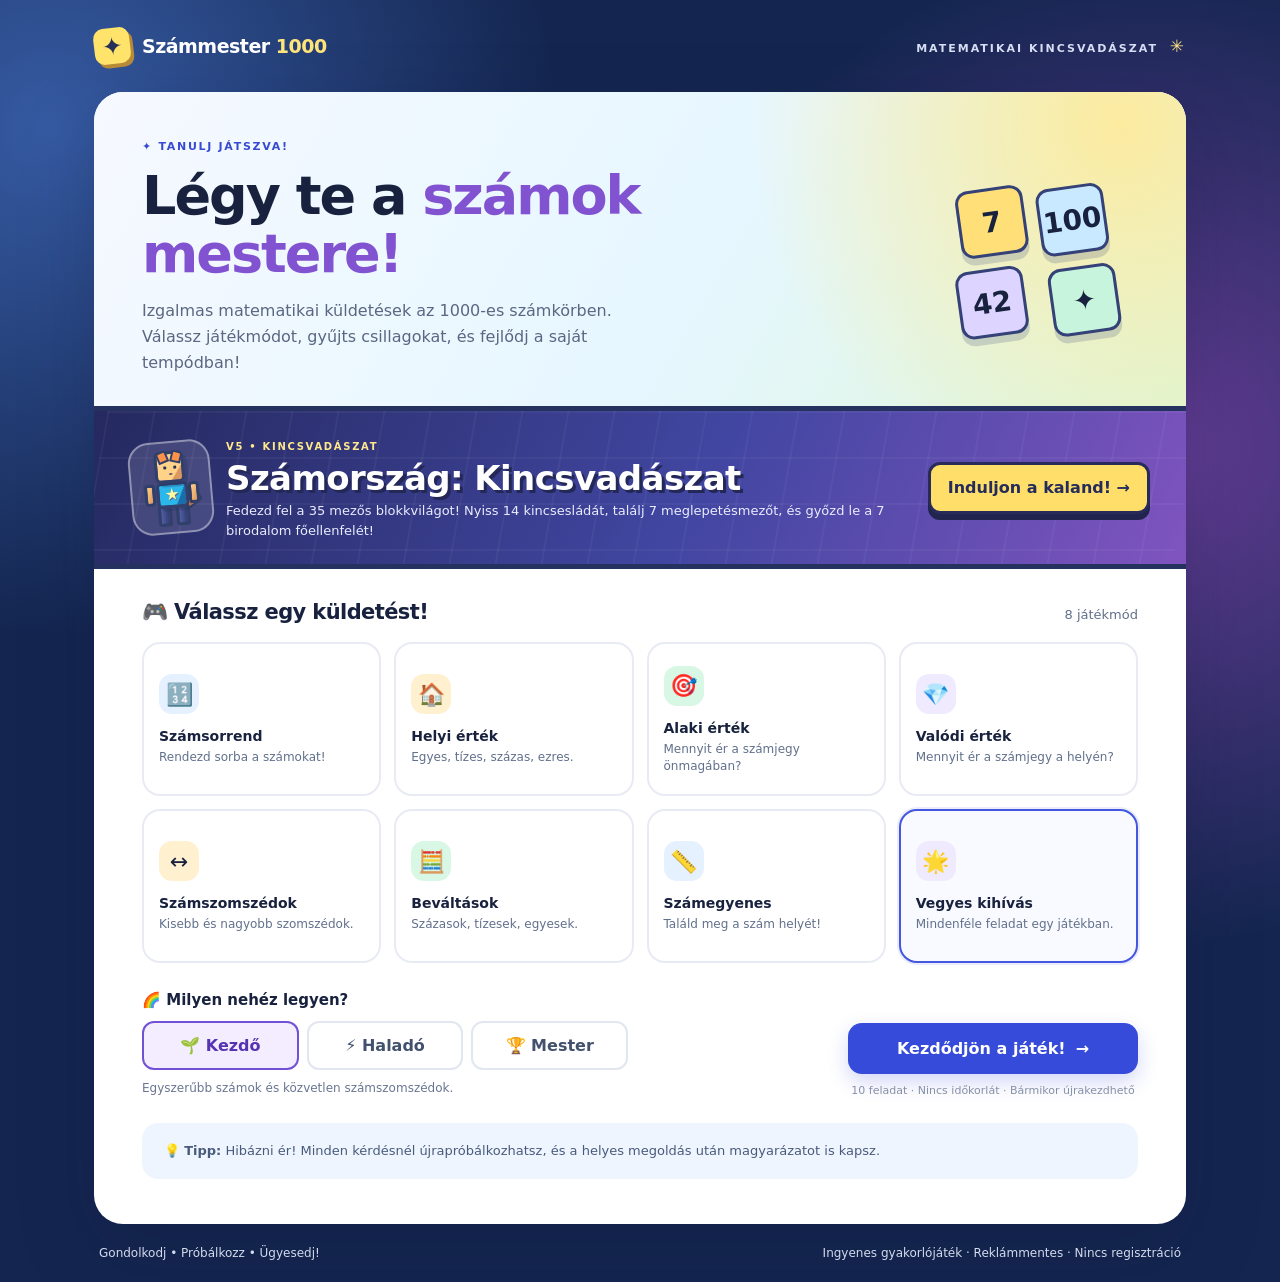
==== index.html @ 2fba6401 "V5 - Számország harc a kincsekért" ====
<!doctype html>
<html lang="hu">
<head>
  <meta charset="utf-8">
  <meta name="viewport" content="width=device-width, initial-scale=1">
  <meta name="theme-color" content="#151e37">
  <meta name="description" content="Számmester 1000 – interaktív, magyar nyelvű matematikai gyakorlójáték a 1000-es számkörben.">
  <title>Számmester 1000 – Kincsvadászat V5</title>
  <link rel="stylesheet" href="style.css?v=5">
  <script defer src="app.js?v=5"></script>
</head>
<body>
  <div class="page-shell">
    <header class="site-header">
      <a class="brand" href="#" id="brandLink" aria-label="Számmester 1000 – főmenü">
        <span class="brand-icon" aria-hidden="true">✦</span>
        <span>Számmester <strong>1000</strong></span>
      </a>
      <span class="header-label">MATEMATIKAI KINCSVADÁSZAT <span aria-hidden="true">✳</span></span>
    </header>

    <main id="app" class="main-content" aria-live="off">
      <noscript>Ehhez a játékhoz be kell kapcsolni a JavaScriptet a böngészőben.</noscript>
    </main>

    <footer class="site-footer">
      <span>Gondolkodj • Próbálkozz • Ügyesedj!</span>
      <span>Ingyenes gyakorlójáték · Reklámmentes · Nincs regisztráció</span>
    </footer>
  </div>
</body>
</html>
---- style.css ----
:root {
  color-scheme: light;
  --ink: #18223e;
  --muted: #61708c;
  --blue: #364bd9;
  --blue-dark: #2439ae;
  --mint: #d8f8e5;
  --sky: #e5f1ff;
  --lavender: #f0eaff;
  --amber: #fff1cf;
  --coral: #ffe4df;
  --line: #e6e9f1;
  --green: #116b47;
  --red: #a5324c;
  --shadow: 0 28px 78px rgba(14, 19, 53, .22);
  font-family: ui-sans-serif, system-ui, -apple-system, BlinkMacSystemFont, "Segoe UI", sans-serif;
}
* { box-sizing: border-box; }
html { min-height: 100%; }
body { margin: 0; min-height: 100vh; background: radial-gradient(circle at 90% 8%, #394d88 0, transparent 27%), radial-gradient(circle at 0% 70%, #293d72 0, transparent 29%), #151e37; color: var(--ink); }
button, input { font: inherit; }
button { cursor: pointer; }
button:focus-visible, a:focus-visible, input:focus-visible { outline: 4px solid #f5b73b; outline-offset: 3px; }
button:disabled { cursor: not-allowed; }
a { color: inherit; }
.page-shell { max-width: 1140px; margin: 0 auto; padding: 0 24px 22px; }
.site-header { display: flex; align-items: center; justify-content: space-between; gap: 12px; padding: 28px 0; color: #fff; }
.brand { display: flex; align-items: center; gap: 12px; text-decoration: none; font-size: 19px; font-weight: 800; letter-spacing: -.5px; }
.brand strong { color: #ffe37c; }
.brand-icon { display: grid; place-items: center; width: 36px; height: 36px; border-radius: 13px; background: #fce182; color: #273056; font-size: 25px; }
.header-label { font-size: 11px; font-weight: 800; letter-spacing: 2px; color: #d7def3; }
.header-label span { color: #fce182; font-size: 17px; margin-left: 6px; }
.main-content { min-height: 620px; background: #fff; border-radius: 29px; overflow: hidden; box-shadow: var(--shadow); }
.site-footer { padding: 22px 5px 0; color: #d3dbed; display: flex; flex-wrap: wrap; gap: 16px; justify-content: space-between; font-size: 12px; }
.home-hero { padding: 43px 48px 29px; display: flex; align-items: center; justify-content: space-between; gap: 30px; background: linear-gradient(118deg, #f6f8ff 0%, #f6faff 53%, #eaf6f3 100%); }
.hero-text { max-width: 610px; }
.eyebrow { display: inline-flex; align-items: center; gap: 8px; font-size: 11px; font-weight: 900; letter-spacing: 1.7px; color: #374bd2; margin: 0 0 14px; }
h1, h2, h3, p { margin-top: 0; }
h1 { font-size: clamp(32px, 4.5vw, 54px); line-height: 1.07; letter-spacing: -2px; margin-bottom: 15px; }
h1 span { color: #4357e3; }
.hero-sub { font-size: 16px; color: #5b6782; line-height: 1.65; max-width: 520px; margin-bottom: 0; }
.number-visual { flex-shrink: 0; display: grid; grid-template-columns: repeat(2, 68px); grid-template-rows: repeat(2, 68px); gap: 12px; transform: rotate(-8deg); margin: 18px 27px; }
.visual-chip { display: grid; place-items: center; border-radius: 19px; font-size: 28px; font-weight: 900; box-shadow: 0 10px 20px rgba(38,46,96,.14); }
.visual-chip:nth-child(1) { background: #ffdf78; }
.visual-chip:nth-child(2) { background: #c8e9ff; transform: translateY(9px); }
.visual-chip:nth-child(3) { background: #ddd4ff; transform: translateX(-11px); }
.visual-chip:nth-child(4) { background: #c7f4dc; transform: translate(1px, 10px); }
.home-body { padding: 31px 48px 45px; }
.section-head { display: flex; align-items: baseline; justify-content: space-between; gap: 14px; margin-bottom: 18px; }
.section-head h2 { font-size: 21px; letter-spacing: -.6px; margin: 0; }
.section-head span { color: var(--muted); font-size: 13px; }
.mode-grid { display: grid; grid-template-columns: repeat(4, minmax(0, 1fr)); gap: 13px; }
.mode-card { text-align: left; border: 2px solid #e8ebf3; background: #fff; padding: 19px 15px 17px; min-height: 154px; border-radius: 18px; color: var(--ink); transition: transform .15s, border-color .15s, background .15s; }
.mode-card:hover { transform: translateY(-3px); border-color: #aeb7e9; }
.mode-card.selected { border-color: #4357df; box-shadow: 0 0 0 2px rgba(67,87,223,.11); background: #f9faff; }
.mode-emoji { width: 40px; height: 40px; display: grid; place-items: center; background: var(--sky); border-radius: 13px; font-size: 22px; margin-bottom: 14px; }
.mode-card:nth-child(3n + 2) .mode-emoji { background: var(--amber); }
.mode-card:nth-child(3n) .mode-emoji { background: var(--mint); }
.mode-card:nth-child(4n) .mode-emoji { background: var(--lavender); }
.mode-name { display: block; font-weight: 850; font-size: 14px; margin-bottom: 5px; }
.mode-description { display: block; font-size: 12px; color: var(--muted); line-height: 1.45; }
.level-row { padding-top: 28px; display: grid; grid-template-columns: 1fr 1fr; gap: 24px; align-items: end; }
.level-label { font-weight: 850; margin-bottom: 12px; font-size: 15px; }
.level-buttons { display: flex; gap: 8px; }
.level-button { flex: 1; border: 2px solid #e2e6f0; background: #fff; padding: 13px 9px; border-radius: 12px; font-weight: 800; color: #42516e; }
.level-button:hover { border-color: #bbc4e7; }
.level-button.selected { border-color: #4256e0; color: #243bbb; background: #f1f3ff; }
.level-explain { font-size: 12px; color: #697591; margin: 10px 0 0; line-height: 1.4; }
.primary-button, .secondary-button, .text-button { display: inline-flex; align-items: center; justify-content: center; gap: 10px; border-radius: 14px; min-height: 51px; font-weight: 850; }
.primary-button { border: 0; background: #364bd9; color: #fff; box-shadow: 0 8px 20px rgba(54,75,217,.22); padding: 14px 24px; }
.primary-button:hover { background: #253bbd; }
.secondary-button { border: 2px solid #dfe5f0; background: #fff; color: #344563; padding: 12px 19px; }
.secondary-button:hover { background: #f4f6fd; }
.text-button { min-height: 42px; border: 0; background: transparent; padding: 8px 2px; color: #465b80; }
.text-button:hover { color: #273cc6; }
.start-area { justify-self: end; width: min(100%, 290px); }
.start-area .primary-button { width: 100%; font-size: 16px; }
.start-note { text-align: center; color: #8690a7; font-size: 11px; margin: 10px 0 0; }
.game-wrap { max-width: 875px; margin: 0 auto; padding: 32px 32px 48px; }
.game-topline { display: flex; align-items: center; justify-content: space-between; gap: 16px; margin-bottom: 28px; }
.game-topline .text-button { font-size: 13px; }
.stars { display: flex; align-items: center; gap: 7px; font-size: 14px; font-weight: 800; color: #73500b; background: #fff4d7; padding: 10px 15px; border-radius: 99px; }
.game-meta { display: flex; justify-content: space-between; gap: 18px; color: #667591; font-size: 13px; font-weight: 750; }
.progress-track { height: 10px; margin: 12px 0 30px; border-radius: 50px; overflow: hidden; background: #e9ecf5; }
.progress-fill { height: 100%; border-radius: inherit; background: linear-gradient(90deg, #76dabb, #405ce4); transition: width .3s; }
.question-box { background: #f7f9ff; border-radius: 23px; padding: clamp(22px, 4vw, 36px); border: 1px solid #ecf0fc; }
.question-tag { display: inline-block; background: #e6ebff; color: #344ad0; border-radius: 30px; font-size: 11px; letter-spacing: .6px; text-transform: uppercase; font-weight: 900; padding: 8px 13px; margin-bottom: 17px; }
.question-title { font-size: clamp(22px, 3.5vw, 31px); line-height: 1.22; letter-spacing: -.6px; margin-bottom: 12px; }
.question-hint { color: #66748d; font-size: 14px; line-height: 1.5; margin-bottom: 22px; }
.big-number { display: flex; align-items: center; justify-content: center; gap: 1px; font-variant-numeric: tabular-nums; font-size: clamp(52px, 9vw, 92px); font-weight: 900; color: #202c4b; margin: 10px 0 27px; letter-spacing: -1px; }
.big-number .highlight-digit { color: #344ee0; border-bottom: 7px solid #f6c968; line-height: 1.04; }
.choices { display: grid; grid-template-columns: repeat(2, minmax(0, 1fr)); gap: 12px; }
.choice { min-height: 65px; border: 2px solid #e0e6f3; background: #fff; font-size: clamp(17px, 3vw, 21px); font-weight: 900; border-radius: 15px; color: var(--ink); padding: 12px; }
.choice:hover:not(:disabled) { border-color: #4d61df; background: #f4f6ff; }
.choice:disabled { opacity: .7; }
.choice:disabled.correct-choice { opacity: 1; border-color: #36ac78; background: #e5faef; }
.order-pool, .order-selected { display: flex; align-items: stretch; justify-content: center; flex-wrap: wrap; gap: 10px; padding: 12px 0; min-height: 76px; }
.order-tile { min-width: 75px; min-height: 65px; border: 2px solid #dde3f3; background: #fff; color: #273555; border-radius: 14px; font-size: 25px; font-weight: 900; padding: 10px 13px; }
.order-tile:hover:not(:disabled) { border-color: #5368e5; }
.order-tile:disabled { background: #eef0f7; color: #a9afbd; opacity: .65; }
.order-selected { padding: 14px; border: 2px dashed #b5c3e8; border-radius: 16px; background: #fff; align-items: center; }
.order-selected .order-tile { min-width: 65px; background: #e5f1ff; border-color: #c5d8f9; }
.order-placeholder { color: #8894a9; font-size: 13px; font-weight: 650; align-self: center; text-align: center; }
.small-label { color: #52627e; font-size: 12px; font-weight: 850; text-transform: uppercase; letter-spacing: 1px; margin: 16px 0 2px; }
.inline-actions { display: flex; gap: 10px; flex-wrap: wrap; margin-top: 16px; align-items: center; }
.inline-actions .primary-button, .inline-actions .secondary-button { min-height: 47px; }
.answer-input { min-height: 62px; width: 100%; border: 2px solid #dce3f4; background: #fff; border-radius: 14px; padding: 12px 18px; color: #202c4b; text-align: center; font-size: 26px; font-weight: 800; }
.answer-input::placeholder { color: #a0abc0; font-weight: 550; }
.double-answer { display: grid; grid-template-columns: repeat(2, minmax(0, 1fr)); gap: 14px; }
.double-answer label { display: block; color: #63718a; font-size: 13px; font-weight: 800; text-align: center; }
.double-answer input { margin-top: 9px; }
.equation { font-weight: 900; font-size: clamp(23px, 5vw, 38px); background: #fff; border-radius: 18px; border: 2px solid #e0e5f5; text-align: center; padding: 22px 12px; margin-bottom: 20px; color: #253666; }
.math-legend { color: #64738e; margin: -5px 0 18px; font-size: 12px; text-align: center; line-height: 1.6; }
.numberline { margin-top: 32px; padding: 0 2px 18px; }
.line-track { position: relative; display: grid; grid-template-columns: repeat(11, minmax(0,1fr)); align-items: center; }
.line-track::before { content: ""; height: 5px; background: #7c91c0; position: absolute; top: 24px; left: 4%; right: 4%; z-index: 0; border-radius: 4px; }
.tick { position: relative; background: none; border: 0; min-width: 0; height: 86px; padding: 0; display: flex; flex-direction: column; align-items: center; justify-content: flex-start; color: #3f506c; z-index: 1; }
.tick-dot { margin-top: 13px; display: block; height: 27px; width: 13px; border-radius: 7px; border: 3px solid #7186b4; background: white; transition: transform .12s; }
.tick:hover .tick-dot, .tick:focus-visible .tick-dot { transform: scale(1.35); border-color: #364bd9; }
.tick.selected .tick-dot { background: #4157dc; border-color: #293dae; transform: scale(1.25); }
.tick.correct .tick-dot { background: #39ba81; border-color: #157a53; }
.tick-label { margin-top: 12px; font-size: clamp(10px, 2.2vw, 14px); font-weight: 850; white-space: nowrap; }
.line-callout { text-align: center; margin-top: 0; color: #65738d; font-size: 12px; }
.feedback { margin-top: 20px; border-radius: 17px; padding: 17px 18px; border: 1px solid; line-height: 1.55; font-size: 14px; }
.feedback strong { display: block; font-size: 16px; margin-bottom: 3px; }
.feedback.success { background: #e8faef; border-color: #bde9d2; color: #13643e; }
.feedback.error { background: #fff1ed; border-color: #f6cbc4; color: #8a3440; }
.question-footer { display: flex; justify-content: flex-end; margin-top: 20px; }
.question-footer .primary-button { min-width: 200px; }
.result-screen { max-width: 720px; text-align: center; padding: 70px 30px 85px; margin: 0 auto; }
.result-emoji { display: inline-grid; place-items: center; width: 118px; height: 118px; border-radius: 33px; background: #fff0c3; font-size: 67px; margin-bottom: 20px; transform: rotate(-7deg); }
.result-screen h1 { font-size: clamp(30px, 5vw, 47px); margin-bottom: 15px; }
.result-screen p { line-height: 1.6; color: #62718b; }
.score-large { font-size: 64px; font-weight: 950; letter-spacing: -3px; color: #344bd5; margin: 8px auto 14px; }
.score-large span { font-size: 27px; color: #7484a3; letter-spacing: 0; }
.best-score { margin: 8px 0 25px; font-weight: 850; color: #795919; background: #fff4d6; display: inline-block; border-radius: 99px; padding: 10px 18px; }
.result-buttons { display: flex; justify-content: center; gap: 12px; flex-wrap: wrap; }
.info-bar { padding: 18px 22px; border-radius: 16px; background: #eef5ff; color: #495b7b; line-height: 1.5; font-size: 13px; margin-top: 26px; }
.sr-only { position: absolute; width: 1px; height: 1px; padding: 0; margin: -1px; overflow: hidden; clip: rect(0, 0, 0, 0); white-space: nowrap; border: 0; }
@media (max-width: 900px) { .mode-grid { grid-template-columns: repeat(2, minmax(0,1fr)); } .home-hero { padding: 35px 30px 25px; } .home-body { padding: 27px 30px 38px; } .mode-card { min-height: 135px; } }
@media (max-width: 600px) { .page-shell { padding: 0 12px 12px; } .site-header { padding: 19px 5px; } .brand { font-size: 16px; gap: 8px; } .brand-icon { width: 31px; height: 31px; } .header-label { font-size: 9px; letter-spacing: 1px; max-width: 96px; text-align: right; } .main-content { border-radius: 22px; min-height: 550px; } .home-hero { padding: 30px 21px 25px; } .home-body { padding: 24px 18px 30px; } .number-visual { display: none; } .mode-grid { gap: 9px; } .mode-card { padding: 12px; min-height: 143px; border-radius: 14px; } .mode-emoji { width: 36px; height: 36px; margin-bottom: 10px; } .mode-name { font-size: 13px; } .mode-description { font-size: 11px; } .level-row { grid-template-columns: 1fr; gap: 18px; } .start-area { width: 100%; justify-self: stretch; } .section-head { flex-wrap: wrap; gap: 5px; } .section-head h2 { font-size: 19px; } .game-wrap { padding: 20px 16px 30px; } .game-topline { margin-bottom: 19px; } .progress-track { margin-bottom: 21px; } .question-box { padding: 20px 15px; border-radius: 18px; } .choice { min-height: 58px; } .order-tile { min-width: 57px; font-size: 19px; min-height: 56px; padding: 9px; } .order-selected .order-tile { min-width: 50px; } .line-track::before { top: 24px; } .tick-dot { width: 11px; height: 27px; } .tick-label { font-size: 10px; } .result-screen { padding: 48px 22px; } .site-footer { flex-direction: column; gap: 7px; font-size: 10px; } }
@media (prefers-reduced-motion: reduce) { *, *::before, *::after { scroll-behavior: auto !important; transition: none !important; } }

/* V2 – Számország hét kapuja, kaland térkép */
.adventure-feature { display: grid; grid-template-columns: 76px minmax(0,1fr) auto; gap: 20px; align-items: center; padding: 24px 36px; background: linear-gradient(115deg,#213a79,#4458b7 65%,#5762c6); color: #fff; }
.adventure-feature-icon { width: 70px; height: 70px; display: grid; place-items: center; font-size: 43px; background: rgba(255,255,255,.16); border-radius: 21px; transform: rotate(-6deg); }
.adventure-kicker { font-size: 10px; letter-spacing: 1.7px; color: #ffe9a7; font-weight: 900; }
.adventure-feature h2 { margin: 6px 0 5px; font-size: clamp(22px,3vw,29px); letter-spacing: -.6px; }
.adventure-feature p { margin: 0; color: #e8edff; line-height: 1.5; font-size: 13px; }
.adventure-enter { min-height: 52px; padding: 12px 17px; border: none; border-radius: 13px; background: #ffe08e; color: #263462; font-weight: 900; white-space: nowrap; }
.adventure-enter:hover { background: #fff1bc; }
.adventure-hero { background: radial-gradient(circle at 87% 22%,rgba(255,224,141,.28),transparent 29%), linear-gradient(135deg,#f3f7ff,#e6eeff); padding: 34px 44px 30px; }
.adventure-back { margin-bottom: 12px; }
.adventure-hero h1 { font-size: clamp(32px,4.5vw,50px); }
.adventure-hero p:not(.eyebrow) { color: #55647e; line-height: 1.65; font-size: 15px; max-width: 680px; }
.adventure-hero-stats { display: flex; flex-wrap: wrap; gap: 12px; }
.adventure-hero-stats span { display: inline-flex; background: #fff; border: 1px solid #dce5fb; padding: 10px 14px; border-radius: 99px; font-size: 13px; font-weight: 850; }
.adventure-map-body { padding: 31px 44px 52px; background: linear-gradient(#fff,#f8fbff); }
.adventure-map-toolbar { display: flex; justify-content: space-between; gap: 22px; align-items: center; }
.adventure-map-toolbar h2 { font-size: 20px; margin: 0 0 5px; }
.adventure-map-toolbar p { font-size: 12px; color: #63738d; margin: 0; }
.adventure-level-buttons { min-width: 360px; }
.adventure-overall-progress { width: 100%; height: 13px; background: #e0e8f6; margin: 25px 0 25px; border-radius: 99px; overflow: hidden; }
.adventure-overall-progress > div { height: 100%; background: linear-gradient(90deg,#5c72e6,#34b487); transition: width .2s; border-radius: inherit; }
.adventure-resume { padding: 17px 19px; display: flex; align-items: center; justify-content: space-between; gap: 15px; border: 2px solid #94b3f5; background: #f1f6ff; border-radius: 16px; margin: 0 0 19px; }
.adventure-resume strong { display: block; font-size: 15px; color: #293c73; }
.adventure-resume span { display: block; font-size: 12px; color: #566c8e; margin-top: 5px; }
.adventure-trail { position: relative; display: grid; grid-template-columns: repeat(2,minmax(0,1fr)); gap: 22px 34px; padding: 14px 4px; }
.adventure-trail::before { content: ''; position: absolute; z-index: 0; top: 23px; bottom: 23px; left: 50%; border-left: 6px dotted #c6d4f5; transform: translateX(-50%); }
.adventure-stop { position: relative; z-index: 1; }
.adventure-stop:nth-child(odd) { margin-right: 13px; }
.adventure-stop:nth-child(even) { margin-left: 13px; }
.adventure-stage-card { display: flex; flex-direction: column; text-align: left; align-items: start; width: 100%; height: 100%; min-height: 188px; background: #fff; border: 2px solid #e1e8f6; border-radius: 22px; padding: 19px 22px; box-shadow: 0 12px 25px rgba(30,54,104,.06); color: #233353; }
.adventure-stage-card:hover:not(:disabled) { transform: translateY(-3px); border-color: #6a80ed; box-shadow: 0 16px 27px rgba(57,82,156,.14); }
.stage-index { display: block; font-size: 10px; letter-spacing: 1.1px; color: #5b6fa2; font-weight: 950; margin-bottom: 7px; }
.stage-emoji { display: inline-grid; place-items: center; background: #e9efff; border-radius: 13px; font-size: 25px; width: 42px; height: 42px; margin: 0 0 7px; }
.stage-name { font-weight: 900; font-size: 19px; letter-spacing: -.4px; margin-bottom: 4px; }
.stage-desc { color: #69748b; font-size: 12px; line-height: 1.35; margin-bottom: 11px; }
.stage-bottom { font-weight: 850; color: #3454b0; font-size: 11px; margin-top: auto; }
.adventure-stop.completed .adventure-stage-card { border-color: #9fdbc3; background: #f3fff8; }
.adventure-stop.completed .stage-emoji { background: #dcf7e8; }
.adventure-stop.is-locked .adventure-stage-card { background: #f2f3f8; opacity: .72; border-color: #e3e5ee; cursor: not-allowed; }
.adventure-stop.is-locked .stage-bottom { color: #737e90; }
.adventure-save-note { background: #eff5ff; padding: 16px 20px; border-radius: 16px; color: #51617d; font-size: 12px; line-height: 1.6; margin: 21px 0 0; }
.adventure-treasure { background: #fff1cf; border: 2px solid #f2d88a; border-radius: 16px; padding: 20px; margin-top: 25px; color: #6e4f1d; }
.adventure-treasure p { margin: 7px 0 0; line-height: 1.5; }
.adventure-game-label { font-size: 12px; font-weight: 900; color: #3858a8; background: #eef3ff; border-radius: 99px; display: inline-block; padding: 7px 13px; margin: -6px 0 20px; }
@media(max-width:850px) { .adventure-feature { grid-template-columns: 58px 1fr; padding: 20px 25px; } .adventure-feature-icon { width: 56px; height: 56px; font-size: 32px; } .adventure-enter { grid-column: 1 / -1; width: 100%; } .adventure-map-toolbar { align-items: stretch; flex-direction: column; } .adventure-level-buttons { min-width: 0; } }
@media(max-width:600px) { .adventure-hero { padding: 22px 20px 27px; } .adventure-map-body { padding: 23px 18px 30px; } .adventure-feature { gap: 13px; } .adventure-trail { grid-template-columns: 1fr; gap: 13px; } .adventure-trail::before { left: 22px; border-left-width: 5px; } .adventure-stop:nth-child(n) { margin: 0 0 0 20px; } .adventure-stage-card { min-height: 146px; padding: 14px 17px; } .stage-name { font-size: 17px; } .adventure-hero-stats span { font-size: 11px; } .adventure-resume { flex-direction: column; align-items: stretch; } .adventure-resume .primary-button { width: 100%; } .adventure-level-buttons .level-button { font-size: 12px; padding: 10px 6px; } }

/* V3 – Számország varázsösvénye: igazi, 35 mezős társasjátéktábla */
.board-hero { background: radial-gradient(circle at 92% 14%,#ffe8b9 0,transparent 27%),linear-gradient(125deg,#fff9e7,#dff5f0 64%,#dce9ff); border-bottom: 1px solid #dbe9dc; }
.board-hero h1 span { color: #1f856d; }
.board-hero p strong { color:#2e7867; }
.board-body { background:linear-gradient(#fffdf7,#f4faf7); }
.board-toolbar { display:flex;justify-content:space-between;align-items:center;gap:24px; }
.board-toolbar h2 {margin:0 0 5px;font-size:20px;color:#264c52;}
.board-toolbar p {margin:0;color:#687d84;font-size:13px;}
.hero-picker {display:flex;align-items:center;justify-content:space-between;gap:16px;flex-wrap:wrap;padding:18px 21px;background:#e7f6ec;border:1px solid #cfebd5;border-radius:18px;margin:23px 0;color:#24534c;}
.hero-picker strong {font-size:15px;}
.hero-options {display:flex;gap:10px;flex-wrap:wrap;}
.hero-option {min-height:50px;display:inline-flex;align-items:center;gap:6px;background:#fff;border:2px solid #cde1d4;border-radius:13px;padding:8px 13px;color:#30514b;font-weight:800;}
.hero-option span {font-size:25px;line-height:1;}
.hero-option:hover {border-color:#28a781;transform:translateY(-2px);}
.hero-option.active {background:#d5fff0;border-color:#219a73;box-shadow:0 4px 0 #b6dbc7;}
.board-frame {margin-top:18px;border-radius:24px;padding:17px;background:#4c715d;box-shadow:0 16px 32px rgba(42,77,61,.22),inset 0 0 0 3px #e9d4aa;}
.board-heading {color:#fff8da;display:flex;justify-content:space-between;gap:14px;letter-spacing:1.3px;font-size:12px;font-weight:900;padding:2px 11px 15px;}
.board-heading span:last-child {color:#d2f8dc;}
.board-scroll {max-width:100%;overflow-x:auto;overflow-y:hidden;border-radius:18px;scrollbar-color:#aed2c3 #f8eed7;}
.board-world {position:relative;width:100%;min-width:670px;aspect-ratio:1100/1225;overflow:hidden;background:#f6f2dc;border:9px solid #f3d7a1;border-radius:17px;isolation:isolate;box-shadow:inset 0 0 0 5px #fff7e8;}
.board-landscape {position:absolute;inset:0;width:100%;height:100%;z-index:0;}
.board-deco {position:absolute;z-index:1;font-size:clamp(22px,3.3vw,41px);filter:drop-shadow(1px 3px 2px #647a6b33);pointer-events:none;}
.deco-castle {right:9%;top:93%;}.deco-forest {left:3%;top:63%;}.deco-lake {right:9%;top:47%;}.deco-star {left:8%;top:9%;}
.board-region {position:absolute;z-index:2;transform:translate(-50%,-50%);min-width:20%;text-align:center;pointer-events:none;}
.board-region span {background:#fffaf0e8;border:2px solid #f0dfbb;box-shadow:0 3px 0 #bfa97832;border-radius:99px;padding:6px 12px;display:inline-block;font-size:clamp(9px,1.55vw,15px);line-height:1.18;font-weight:950;color:#435c59;white-space:nowrap;}
.region-mint span {border-color:#aedfc0;}.region-sky span {border-color:#a8cce9;}.region-lilac span {border-color:#cec1ec;}.region-gold span {border-color:#f1d285;}.region-blue span {border-color:#b7daef;}.region-peach span {border-color:#e5c4b4;}.region-rose span {border-color:#e4bdd2;}
.board-tile {position:absolute;z-index:3;transform:translate(-50%,-50%);width:7.2%;aspect-ratio:1;border:4px solid #d4af77;border-radius:50%;background:linear-gradient(145deg,#fffef7,#f9ebce);box-shadow:0 7px 0 #bd996e,0 10px 16px #2c554a36;display:grid;place-items:center;font-size:clamp(11px,1.7vw,20px);color:#5a604c;font-weight:950;cursor:pointer;transition:filter .2s,box-shadow .2s;}
.board-tile:hover:not(:disabled) {filter:brightness(1.07);box-shadow:0 7px 0 #bd996e,0 12px 20px #2c554a66;}
.board-tile:focus-visible {outline:5px solid #3d5de6;outline-offset:4px;}
.board-tile.tile-locked {background:linear-gradient(150deg,#ecece6,#d6dfda);border-color:#c2c9c7;color:#82908d;box-shadow:0 6px 0 #b0bcb7,0 9px 11px #41514e1a;cursor:not-allowed;}
.board-tile.tile-done {background:linear-gradient(130deg,#f7ffe9,#9febbd);border-color:#2dab7d;color:#226047;box-shadow:0 6px 0 #21926c,0 10px 14px #3f796644;}
.board-tile.tile-gate {width:8.3%;background:linear-gradient(160deg,#fff0b3,#ffce6c);color:#87521f;border-color:#cd983e;box-shadow:0 6px 0 #ad7b34,0 10px 16px #735e344c;font-size:clamp(18px,2.5vw,28px);}
.board-tile.tile-gate.tile-locked {background:#d8dada;border-color:#abb5b2;color:#89928b;box-shadow:0 6px 0 #bac1be;}
.board-tile.tile-gate.tile-done {background:linear-gradient(160deg,#f9ffb3,#a2f1a4);border-color:#50b471;color:#38783e;}
.board-tile.tile-current {outline:5px solid #fff8e3;outline-offset:1px;}
.board-start-flag,.board-finish-flag {position:absolute;z-index:2;left:3.3%;top:9.8%;transform:translate(-50%,-50%) rotate(-10deg);font-size:12px;font-weight:1000;padding:7px 9px;border-radius:8px;background:#2a8e78;color:white;box-shadow:2px 3px 1px #1b715f;}
.board-finish-flag {left:91.3%;top:95%;background:#b26846;box-shadow:2px 3px 1px #8c4a33;transform:translate(-50%,-50%) rotate(6deg);}
.board-pawn {position:absolute;z-index:5;transform:translate(-50%,-70%);width:7.1%;aspect-ratio:1;display:grid;place-items:center;pointer-events:none;}
.board-pawn::before {content:'';position:absolute;inset:34% 9% -4%;border-radius:50%;background:#2b5a59;opacity:.28;filter:blur(6px);}
.board-pawn span {position:relative;display:grid;place-items:center;width:100%;height:100%;font-size:clamp(23px,4.1vw,50px);filter:drop-shadow(1px 4px 2px #29483d99);animation:pawnBounce 1.5s ease-in-out infinite;}
.board-scroll-tip {color:#e4eede;margin:12px 5px 2px;font-size:12px;display:none;}
.board-legend {display:flex;flex-wrap:wrap;justify-content:center;gap:10px 20px;margin:17px 0 33px;color:#597267;font-size:12px;font-weight:750;}
.board-missions {margin-top:26px;}
.board-missions h2 {font-size:22px;color:#245b53;margin:0 0 7px;}
.board-missions p {font-size:13px;color:#617873;line-height:1.5;margin:0 0 17px;}
.board-mission-grid {display:grid;grid-template-columns:repeat(2,minmax(0,1fr));gap:11px;}
.board-mission {min-width:0;display:flex;align-items:center;gap:12px;text-align:left;padding:14px;background:#fff;border:2px solid #dfe9e3;border-radius:15px;color:#2b4b47;box-shadow:0 3px 0 #d8e7df;}
.board-mission:not(:disabled):hover {border-color:#62b69b;transform:translateY(-2px);}
.board-mission.mission-complete {border-color:#99dcc1;background:#f0fff8;}
.board-mission:disabled {background:#f2f4f1;opacity:.69;cursor:not-allowed;}
.board-mission-emoji {font-size:27px;min-width:38px;text-align:center;}
.board-mission strong {display:block;font-size:14px;line-height:1.3;}
.board-mission small {display:block;font-size:11px;color:#667c74;margin-top:5px;font-weight:650;}
.board-mission-arrow {font-size:20px;margin-left:auto;color:#438f76;}
.mini-board {border:1px solid #daead6;background:linear-gradient(110deg,#eef9e8,#fff9df);padding:15px;border-radius:19px;margin:8px 0 27px;}
.mini-board-label {display:block;font-size:12px;font-weight:850;color:#47836a;margin-bottom:12px;}
.mini-track {display:flex;align-items:center;justify-content:center;gap:10px;}
.mini-start,.mini-gate {font-size:12px;font-weight:900;color:#617f6b;}
.mini-gate {font-size:22px;}
.mini-tile {display:grid;place-items:center;width:53px;height:53px;border-radius:50%;border:3px solid #d8b884;background:#fff5db;box-shadow:0 3px 0 #c6ac81;font-size:18px;font-weight:900;color:#745f39;}
.mini-tile.mini-done {background:#c7f6c9;border-color:#68ba83;box-shadow:0 3px 0 #519972;}
.mini-tile.mini-current {background:#ffe4a5;border-color:#e5bb66;}
.mini-pawn {display:block;font-size:27px;animation:pawnLand .45s cubic-bezier(.3,1.5,.55,1);}
.board-victory {animation:rewardPop .6s both;}
@keyframes pawnBounce {0%,100%{translate:0 0;}50%{translate:0 -7px;}}
@keyframes pawnLand {from{transform:translateY(-22px) scale(.65);opacity:.4;}to{transform:translateY(0) scale(1);opacity:1;}}
@keyframes rewardPop {from{transform:scale(.4) rotate(-24deg);opacity:.5;}to{transform:scale(1) rotate(-7deg);opacity:1;}}
@media (max-width:900px) {.board-toolbar{flex-direction:column;align-items:stretch;}.board-mission-grid{grid-template-columns:1fr;}.board-region span{font-size:11px;}.board-tile{font-size:15px;}.board-tile.tile-gate{font-size:21px;}.board-pawn span{font-size:37px;}}
@media (max-width:700px) {.board-world{width:670px;}.board-frame{padding:11px;border-radius:20px;}.board-scroll-tip{display:block;}.board-heading{flex-wrap:wrap;font-size:10px;gap:4px;}.hero-picker{align-items:stretch;}.hero-options{justify-content:flex-start;}.board-region span{font-size:10px;padding:6px;}.board-tile{font-size:13px;}.board-tile.tile-gate{font-size:19px;}.board-pawn span{font-size:32px;}.mini-track{gap:5px;}.mini-tile{width:37px;height:37px;font-size:14px;}.mini-pawn{font-size:20px;}.mini-start{font-size:9px;}.board-hero h1{font-size:34px;}}
@media(prefers-reduced-motion:reduce){.board-pawn span,.mini-pawn,.board-victory{animation:none!important;}}

/* ============ V4 – BLOKK-KALAND ============
   Saját, Roblox-hangulatú blokkfigurák és voxel-táj; nincsenek külső assetek.
   A régi matekfeladatok és a V2/V3 helyi mentések működése megmarad.
*/
:root { --block-ink:#243157; --block-navy:#252c5c; --block-yellow:#ffe071; --block-shadow:0 9px 0 #26345c; }
body { background:radial-gradient(circle at 4% 10%,#365ba3 0,transparent 30%),radial-gradient(circle at 90% 35%,#653d96 0,transparent 35%),#142650; }
.brand-icon {border-radius:10px;background:#ffe36b;box-shadow:3px 4px 0 #b78a37;transform:rotate(-7deg);}
.brand strong {color:#ffe47a;}
.home-hero {background:radial-gradient(circle at 94% 10%,#fceba0 0,transparent 35%),linear-gradient(120deg,#f6f9ff 0%,#e6f7ff 56%,#ddf6d8 100%);}
.home-hero h1 span {color:#8253d1;}
.visual-chip {border:3px solid #344278;border-radius:13px;box-shadow:0 7px 0 #34427833;}
.adventure-feature {position:relative;isolation:isolate;overflow:hidden;background:linear-gradient(118deg,#25295f 0%,#4146a1 55%,#8054bf 100%);border-block:5px solid #25315e;}
.adventure-feature::before {content:"";position:absolute;inset:0;z-index:-1;background-image:linear-gradient(#ffffff12 2px,transparent 2px),linear-gradient(90deg,#ffffff12 2px,transparent 2px);background-size:46px 46px;transform:skewX(-10deg);opacity:.6;}
.adventure-feature h2 {font-size:clamp(23px,3vw,34px);color:#fff;line-height:1.08;text-shadow:3px 3px 0 #242857;}
.adventure-feature p {color:#e9ecff;}
.adventure-kicker {color:#ffe88b;}
.adventure-enter {background:#ffdf6a;color:#252c5a;border:3px solid #282b5a;border-radius:12px;box-shadow:0 6px 0 #20244f;transition:transform .15s,box-shadow .15s;}
.adventure-enter:hover {background:#ffefab;transform:translateY(-2px);}
.adventure-enter:active {transform:translateY(4px);box-shadow:0 2px 0 #20244f;}
.block-feature-icon {width:82px;height:93px;display:grid;place-items:center;background:#ffffff20;border:2px solid #ffffff66;transform:rotate(-5deg);overflow:visible;}
.board-hero {background:radial-gradient(circle at 96% 13%,#fff7be 0,transparent 30%),linear-gradient(117deg,#e7f4ff 0%,#e6f8ea 51%,#eee7ff 100%);border-bottom:5px solid #32396e;}
.board-hero .eyebrow {color:#6f4cb6;}
.board-hero h1 span {color:#8150d0;text-shadow:2px 2px 0 #d0b8f7;}
.board-hero p strong {color:#295ca5;}
.adventure-hero-stats span {background:#fff;border:2px solid #374278;color:#334275;box-shadow:0 4px 0 #37427817;border-radius:10px;}
.board-body {background:linear-gradient(#fbfcff,#f4f7ff);}
.board-toolbar h2,.board-missions h2 {color:#303c77;}
.level-button.selected {border-color:#7251d6;background:#f4edff;color:#5633b0;}
.hero-picker.voxel-hero-picker {background:#f0ecff;border:2px solid #d6c7fd;gap:14px;}
.voxel-hero-picker strong {color:#393374;}
.voxel-hero-picker .hero-options {gap:11px;}
.voxel-hero-picker .hero-option {border:2px solid #7a72a9;border-radius:12px;min-height:79px;padding:9px 12px 8px 8px;background:#fff;color:#34346a;box-shadow:0 5px 0 #cbc6e8;gap:7px;}
.voxel-hero-picker .hero-option:hover {border-color:#7152cf;background:#fcfaff;}
.voxel-hero-picker .hero-option.active {background:#e6fff1;border-color:#238871;box-shadow:0 5px 0 #83c9ad;}
.voxel-hero-picker .hero-name {font-size:12px;line-height:1.25;font-weight:900;max-width:86px;}
.board-frame {background:linear-gradient(136deg,#354075,#4c4c94);border:3px solid #282e60;border-radius:22px;box-shadow:0 17px 0 #22274d,0 27px 40px #242d6940,inset 0 2px 0 #8190cc;}
.board-heading {color:#fff8cf;text-shadow:1px 2px 0 #283063;}
.board-heading span:last-child {color:#c3f8fb;}
.board-world.voxel-world {border:7px solid #ebefff;border-radius:13px;background:#9be5ad;box-shadow:inset 0 0 0 4px #374275;}
.voxel-landscape {image-rendering:auto;}
.board-region {z-index:2;}
.board-region span {font-size:clamp(10px,1.45vw,15px);color:#2d3565;background:#ffffffef;border:3px solid #303a76;border-radius:9px;box-shadow:0 6px 0 #34406c44;font-weight:1000;letter-spacing:-.2px;padding:7px 9px;}
.board-tile.voxel-tile {z-index:4;width:7.3%;aspect-ratio:1;border:3px solid #37406d;border-radius:16px;background:linear-gradient(145deg,#ffffee 0%,#ffe9ad 100%);color:#293b6d;box-shadow:0 8px 0 #8c75a5,0 14px 16px #20275050;transform:translate(-50%,-50%) rotate(-5deg);font-size:clamp(12px,1.8vw,22px);font-weight:1000;transition:filter .16s,box-shadow .16s,transform .16s;}
.board-tile.voxel-tile:hover:not(:disabled) {filter:brightness(1.04);box-shadow:0 10px 0 #8c75a5,0 17px 23px #20275070;transform:translate(-50%,-58%) rotate(1deg);}
.board-tile.voxel-tile:focus-visible {outline:5px solid #fdf6f4;outline-offset:2px;}
.board-tile.voxel-tile.tile-done {background:linear-gradient(140deg,#dbffab,#60e6af);color:#1b5c52;border-color:#1b775f;box-shadow:0 7px 0 #167a63,0 13px 17px #14675033;}
.board-tile.voxel-tile.tile-locked {background:linear-gradient(150deg,#e6eaf2,#a2aabf);color:#5e6d87;border-color:#78839b;box-shadow:0 7px 0 #77839b,0 12px 13px #29304a33;}
.board-tile.voxel-tile.tile-gate {width:8.5%;background:linear-gradient(140deg,#ffe96f,#ffac47);border-color:#61427e;box-shadow:0 8px 0 #a46a4a,0 14px 16px #3c2a6e55;color:#704188;font-size:clamp(18px,2.4vw,28px);}
.board-tile.voxel-tile.tile-gate.tile-locked {background:#c7c5d1;color:#9b94ae;border-color:#87849b;box-shadow:0 7px 0 #80849a;}
.board-tile.voxel-tile.tile-gate.tile-done {background:linear-gradient(140deg,#fffb9e,#8dfbd5);color:#1f8468;border-color:#197e68;box-shadow:0 7px 0 #2a9675;}
.board-tile.voxel-tile.tile-current {outline:5px solid #fff8ba;outline-offset:2px;animation:tile-glow 2s ease-in-out infinite;}
.board-start-flag,.board-finish-flag {z-index:4;border:3px solid #2d3568;border-radius:8px;box-shadow:0 5px 0 #27305a;background:#60dcb1;color:#1e3462;letter-spacing:.4px;}
.board-finish-flag {background:#ffe88c;color:#69436a;}
.board-pawn.voxel-pawn {z-index:6;width:8%;aspect-ratio:auto;height:9%;display:grid;place-items:center;transform:translate(-50%,-76%);filter:drop-shadow(1px 5px 3px #24346077);}
.board-pawn.voxel-pawn::before {inset:auto 0 3%;height:13%;background:#172c61;opacity:.25;filter:blur(4px);}
.board-pawn.voxel-pawn.pawn-advancing {animation:board-pawn-move .85s cubic-bezier(.15,.7,.25,1) both;}
.board-legend {color:#4c5680;font-weight:850;}
.board-mission {border-color:#d5d8f4;box-shadow:0 4px 0 #dbdbf2;background:#fff;}
.board-mission:not(:disabled):hover {border-color:#785dda;}
.board-mission.mission-complete {background:#effff7;border-color:#83cfb4;}
.board-mission-arrow {color:#7362b1;}
.adventure-save-note {background:#f0f3ff;border:1px solid #d8dff7;color:#4b5d82;}
.mini-board {background:linear-gradient(110deg,#e9f9ff,#fff8e3);border:2px solid #b9d6fa;}
.mini-board-label {color:#3d58a2;}
.mini-tile {border:3px solid #54558f;border-radius:12px;background:#fff4c9;box-shadow:0 5px 0 #9993bb;color:#393a7e;}
.mini-tile.mini-done {border-color:#298c74;background:#abf2d0;box-shadow:0 5px 0 #2c987a;}
.mini-tile.mini-current {background:#fff0a4;border-color:#bc83a3;}
.mini-pawn {animation:mini-avatar-enter .6s cubic-bezier(.2,1.7,.5,1) both;position:relative;display:grid;place-items:center;height:50px;width:38px;overflow:visible;}
.result-block-hero {display:flex;justify-content:center;height:145px;align-items:center;margin:0 0 8px;}
.answer-confetti {display:block;font-weight:950;font-size:26px;color:#a768e9;letter-spacing:12px;animation:confetti-pop .9s ease-out both;}
@keyframes tile-glow {0%,100%{filter:drop-shadow(0 0 5px #ffffc4)}50%{filter:drop-shadow(0 0 14px #fff8a4)}}
@keyframes board-pawn-move {0%{translate:var(--pawn-x) var(--pawn-y);opacity:.72}40%{translate:calc(var(--pawn-x) * .55) calc(var(--pawn-y) * .55 - 15px);opacity:1}75%{translate:0 -12px;}100%{translate:0 0;opacity:1}}
@keyframes confetti-pop {0%{opacity:0;transform:translateY(10px) scale(.7)}55%{opacity:1;transform:translateY(-9px) scale(1.15)}100%{opacity:1;transform:translateY(0) scale(1)}}
@keyframes mini-avatar-enter {0%{opacity:.2;transform:translateY(-15px) scale(.7)}100%{opacity:1;transform:translateY(0) scale(1)}}

/* Figurák – fejek, kezek, lábak külön blokkokból, rajzolás kizárólag CSS-sel. */
.block-avatar {--unit:1;--skin:#ffd58d;--skin-shade:#d78a63;--shirt:#15b3cb;--shirt-shade:#176aab;--pants:#5262a7;--pants-shade:#303d70;--hat:#f39d49;position:relative;display:block;flex:none;width:calc(66px * var(--unit));height:calc(94px * var(--unit));transform-origin:center bottom;animation:block-idle 1.5s ease-in-out infinite;}
.block-avatar--fox {--skin:#ffd28a;--skin-shade:#dc9660;--shirt:#2cb7eb;--shirt-shade:#196da9;--pants:#535fa5;--pants-shade:#313c72;--hat:#ff9148;}
.block-avatar--cat {--skin:#ffe1ae;--skin-shade:#c89081;--shirt:#fa8bcc;--shirt-shade:#c052a0;--pants:#7759ad;--pants-shade:#4a3980;--hat:#a881e9;}
.block-avatar--dragon {--skin:#a4f0ae;--skin-shade:#3da47f;--shirt:#b6f164;--shirt-shade:#5eaa5c;--pants:#326d7d;--pants-shade:#20475b;--hat:#3cc99b;}
.block-avatar--board {--unit:.89;}
.block-avatar--picker {--unit:.61;}
.block-avatar--feature {--unit:.87;}
.block-avatar--mini {--unit:.43;}
.block-avatar--victory {--unit:1.35;animation:block-party .8s ease-in-out infinite alternate;}
.block-avatar .avatar-head {position:absolute;z-index:5;left:24%;top:5%;width:53%;height:39%;border:3px solid #31406b;border-radius:6px;background:linear-gradient(125deg,var(--skin) 0 75%,var(--skin-shade) 76%);box-shadow:3px 4px 0 #202f5c44;}
.block-avatar .avatar-ears {position:absolute;inset:0;z-index:-1;}
.block-avatar .avatar-ears::before,.block-avatar .avatar-ears::after {content:"";position:absolute;top:-12%;width:27%;height:31%;border:2px solid #31406b;background:var(--hat);border-radius:3px 3px 0 0;transform:rotate(-18deg);}
.block-avatar .avatar-ears::before {left:0;}
.block-avatar .avatar-ears::after {right:0;transform:rotate(18deg);}
.block-avatar--dragon .avatar-ears::before,.block-avatar--dragon .avatar-ears::after {height:45%;width:24%;top:-24%;background:#f8e98b;clip-path:polygon(50% 0,100% 100%,0 100%);}
.block-avatar .avatar-eye {position:absolute;z-index:6;top:46%;width:13%;height:15%;border-radius:1px;background:#293052;}
.block-avatar .avatar-eye-left {left:25%;}
.block-avatar .avatar-eye-right {right:23%;}
.block-avatar .avatar-smile {position:absolute;bottom:18%;left:44%;width:19%;height:8%;border-bottom:2px solid #725969;border-radius:0 0 50% 50%;}
.block-avatar .avatar-torso {position:absolute;z-index:3;left:23%;top:43%;width:56%;height:32%;border:3px solid #32406d;border-radius:5px;background:linear-gradient(115deg,var(--shirt) 0 73%,var(--shirt-shade) 74%);box-shadow:3px 3px 0 #26345c55;display:grid;place-items:center;}
.block-avatar .avatar-mark {font-size:calc(19px * var(--unit));font-weight:900;color:#fff9a0;text-shadow:1px 1px 0 #5c6591;}
.block-avatar .avatar-arm {position:absolute;z-index:2;top:44%;width:19%;height:28%;border:3px solid #31406b;border-radius:4px;background:linear-gradient(115deg,var(--skin),var(--skin-shade));transform-origin:50% 10%;}
.block-avatar .avatar-arm-left {left:3%;animation:block-arm-left 1.3s ease-in-out infinite alternate;}
.block-avatar .avatar-arm-right {right:1%;animation:block-arm-right 1.2s ease-in-out infinite alternate;}
.block-avatar .avatar-leg {position:absolute;z-index:1;top:71%;width:24%;height:26%;border:3px solid #31406b;border-radius:3px;background:linear-gradient(90deg,var(--pants),var(--pants-shade));transform-origin:top center;}
.block-avatar .avatar-leg-left {left:24%;animation:block-foot-left 1.2s ease-in-out infinite alternate;}
.block-avatar .avatar-leg-right {right:21%;animation:block-foot-right 1.1s ease-in-out infinite alternate;}
.block-avatar .avatar-tail {position:absolute;z-index:0;right:-3%;top:61%;width:33%;height:14%;background:var(--hat);border:2px solid #31406b;border-radius:4px;transform:rotate(-32deg);}
.block-avatar--dragon .avatar-tail {transform:rotate(24deg);clip-path:polygon(0 0,100% 50%,0 100%);}
@keyframes block-idle {0%,100%{translate:0 0;rotate:-1deg}50%{translate:0 -5px;rotate:1.2deg}}
@keyframes block-arm-left {from{transform:rotate(12deg)}to{transform:rotate(-19deg)}}
@keyframes block-arm-right {from{transform:rotate(-12deg)}to{transform:rotate(24deg)}}
@keyframes block-foot-left {from{transform:rotate(7deg)}to{transform:rotate(-9deg)}}
@keyframes block-foot-right {from{transform:rotate(-8deg)}to{transform:rotate(8deg)}}
@keyframes block-party {from{translate:0 0;rotate:-9deg}to{translate:0 -18px;rotate:9deg}}
@media (max-width:900px){.board-region span{font-size:11px;}.board-tile.voxel-tile{font-size:15px;}.board-pawn.voxel-pawn{width:8%;}.voxel-hero-picker .hero-options{gap:9px;}}
@media (max-width:700px){.board-world.voxel-world{width:720px;min-width:720px;}.board-frame{padding:10px;}.board-region span{font-size:11px;}.board-tile.voxel-tile{font-size:13px;border-width:3px;border-radius:13px;}.board-tile.voxel-tile.tile-gate{font-size:20px;}.board-pawn.voxel-pawn{height:8%;}.hero-option .hero-name{max-width:75px;}.voxel-hero-picker .hero-option{min-height:73px;}}
@media (max-width:430px){.voxel-hero-picker .hero-options{display:grid;grid-template-columns:repeat(3,minmax(0,1fr));width:100%;}.voxel-hero-picker .hero-option{padding:6px;gap:2px;flex-direction:column;justify-content:center;min-width:0;}.voxel-hero-picker .hero-name{font-size:10px;text-align:center;}.board-world.voxel-world{width:720px;}}
@media (prefers-reduced-motion:reduce) {.block-avatar,.block-avatar .avatar-arm,.block-avatar .avatar-leg,.voxel-pawn,.mini-pawn,.voxel-tile,.answer-confetti{animation:none!important;transition:none!important;}}

/* === V5: Kincsvadászat – különleges mezők, jutalmak, főellenfelek === */
.reward-sound-row{display:flex;align-items:center;justify-content:space-between;gap:14px;margin:2px 0 20px;padding:12px 18px;border-radius:15px;background:linear-gradient(120deg,#eaf7ff,#f4ebff);border:2px solid #cdd9f9;color:#475889;font-size:13px;font-weight:800}
.sound-toggle{flex:none;border:2px solid #5d67aa;color:#303b81;background:#fff;box-shadow:0 3px 0 #b4bedf;border-radius:13px;padding:10px 14px;font-weight:850;font-size:13px;white-space:nowrap}
.sound-toggle[aria-pressed=true]{background:#d2ffe0;border-color:#208c6a;color:#145c49}
.sound-toggle:hover{filter:brightness(.97)}
.game-topline{flex-wrap:wrap}
.game-topline .sound-toggle{padding:8px 11px;font-size:12px}
.adventure-hero-stats span:nth-last-child(-n+2){background:#fff7d5;border-color:#f2cd79;color:#6a4e1f}
.board-tile.voxel-tile.tile-reward{border-color:#6b3b9a;box-shadow:0 8px 0 #a785cf,0 14px 18px #46297655;background:linear-gradient(135deg,#fff7c9,#e9c8ff)}
.board-tile.voxel-tile.tile-reward.tile-done{background:linear-gradient(130deg,#c0f8c9,#a4f2dc);border-color:#17765a}
.board-tile.voxel-tile.tile-reward.revealable{animation:v5-reward-tile 1.3s ease-in-out infinite;outline:4px solid #ffef82}
.board-tile.voxel-tile.tile-reward.collected{opacity:.88}
.tile-gift-icon{position:absolute;display:grid;place-items:center;right:-13%;top:-22%;border:2px solid #55437e;border-radius:7px;background:#fffef6;box-shadow:0 3px 0 #8b75a8;min-width:29px;height:28px;font-size:19px;transform:rotate(10deg)}
.tile-gate .tile-gift-icon{background:#ffdfa4}
@keyframes v5-reward-tile{0%,100%{filter:brightness(1)}50%{filter:brightness(1.2) drop-shadow(0 0 10px #fff7a0)}}
.mission-group{display:flex;flex-direction:column;gap:0;min-width:0}
.mission-group .board-mission{width:100%;min-height:84px}
.boss-shortcut{align-self:stretch;margin:0 10px;background:#eee8ff;color:#593a99;padding:9px;border:2px solid #cabaf1;border-top:0;border-radius:0 0 14px 14px;font-weight:850;letter-spacing:.1px}
.boss-shortcut:hover{background:#dacbff}
.badge-shelf{margin:28px 0;padding:26px;border-radius:21px;border:3px solid #d4c6f6;background:linear-gradient(125deg,#f8f4ff,#fef9e6)}
.badge-shelf p{font-size:13px;color:#596485;margin:8px 0 16px}
.badge-grid{display:grid;grid-template-columns:repeat(4,minmax(0,1fr));gap:11px}
.earned-badge{display:flex;flex-direction:column;align-items:center;justify-content:center;gap:5px;min-height:140px;padding:13px 9px;text-align:center;border:2px solid #e0dbef;border-radius:17px;background:#fff;box-shadow:0 4px 0 #e7deef}
.earned-badge>span{font-size:36px;filter:drop-shadow(0 2px 2px #d7d3dd)}
.earned-badge strong{font-size:12px;line-height:1.25;color:#464679}
.earned-badge small{font-size:10px;color:#7280a0}
.earned-badge.is-earned{background:linear-gradient(145deg,#fff2b9,#fff9eb);border-color:#ecbf56;box-shadow:0 4px 0 #deb96e}
.earned-badge.is-locked{background:#f5f4fa;opacity:.75}
.milestone-row{display:flex;flex-wrap:wrap;justify-content:center;gap:12px;margin:20px auto 0}
.milestone-row span{background:#fff;border:2px dashed #ba9bd1;border-radius:30px;padding:9px 14px;font-size:12px;font-weight:850;color:#655080}
.reward-scene{position:relative;isolation:isolate;overflow:hidden;min-height:610px;text-align:center;padding:58px 24px 55px;background:radial-gradient(circle at 50% 22%,#f5e59a 0%,#eeceff 34%,#f3f8ff 76%)}
.reward-scene h1{font-size:clamp(28px,4.5vw,48px);color:#393a7f;margin:12px 0}
.reward-scene p{margin:10px auto 18px;max-width:550px;line-height:1.6;color:#4e5886}
.reward-object{position:relative;display:grid;place-items:center;width:190px;height:185px;margin:20px auto 8px;font-size:110px;filter:drop-shadow(0 18px 7px #53396b33);animation:reward-wiggle 2s ease-in-out infinite}
.reward-object::before{content:"";position:absolute;inset:4%;z-index:-1;border-radius:50%;background:#fff7b9;filter:blur(16px);animation:reward-glow 1.4s ease-in-out infinite}
.reward-open .reward-object{animation:reward-popped .7s cubic-bezier(.1,1.5,.4,1) both}
.reward-payout{display:inline-block;margin:14px auto 12px;padding:14px 27px;border-radius:16px;background:#fff8c4;border:3px solid #cb922a;box-shadow:0 6px 0 #d3a25f;color:#7a4c19;font-size:30px;font-weight:1000;animation:reward-popped .5s ease-out both}
.reward-scene .primary-button{margin-top:15px}
.reward-confetti{position:absolute;inset:0;overflow:hidden;pointer-events:none;z-index:5}
.reward-confetti span{position:absolute;left:calc(5% + var(--i) * 5.2%);top:-30px;font-size:calc(15px + var(--c) * 4px);color:#e6a124;animation:coin-fall calc(1.45s + var(--c) * .18s) ease-in both;animation-delay:calc(var(--i) * .045s)}
.reward-confetti span:nth-child(4n+1){color:#b486ee}.reward-confetti span:nth-child(4n+2){color:#6fca98}.reward-confetti span:nth-child(4n+3){color:#ff7890}
@keyframes reward-glow{50%{opacity:.5;transform:scale(1.2)}}
@keyframes reward-wiggle{0%,100%{transform:rotate(-4deg) translateY(0)}50%{transform:rotate(6deg) translateY(-12px)}}
@keyframes reward-popped{0%{transform:scale(.45) rotate(-8deg);opacity:.5}72%{transform:scale(1.18) rotate(6deg);opacity:1}100%{transform:scale(1) rotate(0);opacity:1}}
@keyframes coin-fall{0%{transform:translateY(-40px) rotate(0);opacity:0}10%{opacity:1}90%{opacity:1}100%{transform:translateY(720px) rotate(700deg);opacity:0}}
.game-boss{background:radial-gradient(circle at 45% -50%,#3b528d 0,transparent 55%),#fff}
.boss-arena{--boss-color:#5ca574;--boss-glow:#c9fa9b;position:relative;display:grid;grid-template-columns:170px 1fr;align-items:center;gap:22px;border:5px solid #393b76;border-radius:22px;padding:24px;background:radial-gradient(circle at 70% 0%,var(--boss-glow),transparent 75%),linear-gradient(135deg,#dbe6fa,#f4f1ff);color:#272d63;box-shadow:0 8px 0 #c0c1df;margin-bottom:27px}
.boss-arena.boss-steel{--boss-color:#5989d5;--boss-glow:#a4d6ff}
.boss-arena.boss-violet{--boss-color:#8b64ca;--boss-glow:#e5b7ff}
.boss-arena.boss-crystal{--boss-color:#9578d4;--boss-glow:#c7b6fa}
.boss-arena.boss-ocean{--boss-color:#3098ad;--boss-glow:#a1ebef}
.boss-arena.boss-ember{--boss-color:#ca7a4e;--boss-glow:#ffe3a1}
.boss-arena.boss-rose{--boss-color:#c96d8c;--boss-glow:#ffbfd9}
.boss-avatar{position:relative;isolation:isolate;display:grid;place-items:center;width:148px;height:148px;background:linear-gradient(150deg,#fff9d2,var(--boss-color));border:6px solid #303b75;border-radius:26px;box-shadow:0 10px 0 #35406a,0 16px 18px #353b5c66;font-size:78px;transform:rotate(-5deg);animation:boss-bob 2.4s ease-in-out infinite}
.boss-avatar::before,.boss-avatar::after{content:"";position:absolute;width:22px;height:22px;z-index:-1;background:var(--boss-color);border:4px solid #303b75;top:-15px;transform:rotate(45deg)}
.boss-avatar::before{left:17px}.boss-avatar::after{right:17px}
.boss-avatar.boss-hit{animation:boss-shake .55s ease-out 1}
.boss-copy .boss-kicker{display:inline-block;border-radius:8px;background:#33396f;color:#fceaae;font-size:11px;font-weight:950;padding:5px 10px;letter-spacing:.8px}
.boss-copy h2{margin:8px 0 6px;font-size:clamp(23px,3.3vw,35px);line-height:1.1}
.boss-copy p{font-size:14px;font-weight:700;color:#525b8b;margin:0 0 14px}
.boss-health{display:flex;align-items:center;gap:10px;margin:10px 0}
.boss-health span{font-size:31px;filter:drop-shadow(1px 3px 2px #4448)}
.boss-health span.lost{opacity:.4;filter:grayscale(1)}
.boss-copy small{font-size:12px;font-weight:850;color:#666e94}
.victory-result{position:relative;isolation:isolate;overflow:hidden;background:radial-gradient(circle at 50% 15%,#ffedb0,transparent 38%),#fff;}
.victory-result .result-block-hero{position:relative;z-index:2}
.victory-prizes{display:flex;justify-content:center;flex-wrap:wrap;gap:12px;margin:24px auto}
.victory-prizes span{display:inline-flex;padding:13px 19px;border:2px solid #ead39c;background:#fffae5;box-shadow:0 4px 0 #f1dfbf;border-radius:14px;color:#5b5272;font-weight:950}
@keyframes boss-bob{0%,100%{transform:rotate(-4deg) translateY(0)}50%{transform:rotate(4deg) translateY(-8px)}}
@keyframes boss-shake{0%,100%{transform:translateX(0)}20%,60%{transform:translateX(-10px) rotate(-4deg)}40%,80%{transform:translateX(9px) rotate(4deg)}}
@media(max-width:700px){.badge-grid{grid-template-columns:repeat(2,minmax(0,1fr))}.badge-shelf{padding:16px}.boss-arena{grid-template-columns:1fr;justify-items:center;text-align:center;padding:18px}.boss-avatar{height:125px;width:125px;font-size:66px}.boss-health{justify-content:center}.reward-sound-row{flex-wrap:wrap}.game-topline{gap:8px}.game-topline .stars{margin-left:auto}.game-topline .sound-toggle{width:100%}.tile-gift-icon{min-width:24px;height:23px;font-size:15px}}
@media(prefers-reduced-motion:reduce){.reward-object,.reward-object::before,.reward-payout,.reward-confetti span,.boss-avatar,.board-tile.voxel-tile.tile-reward.revealable{animation:none!important;transition:none!important}}
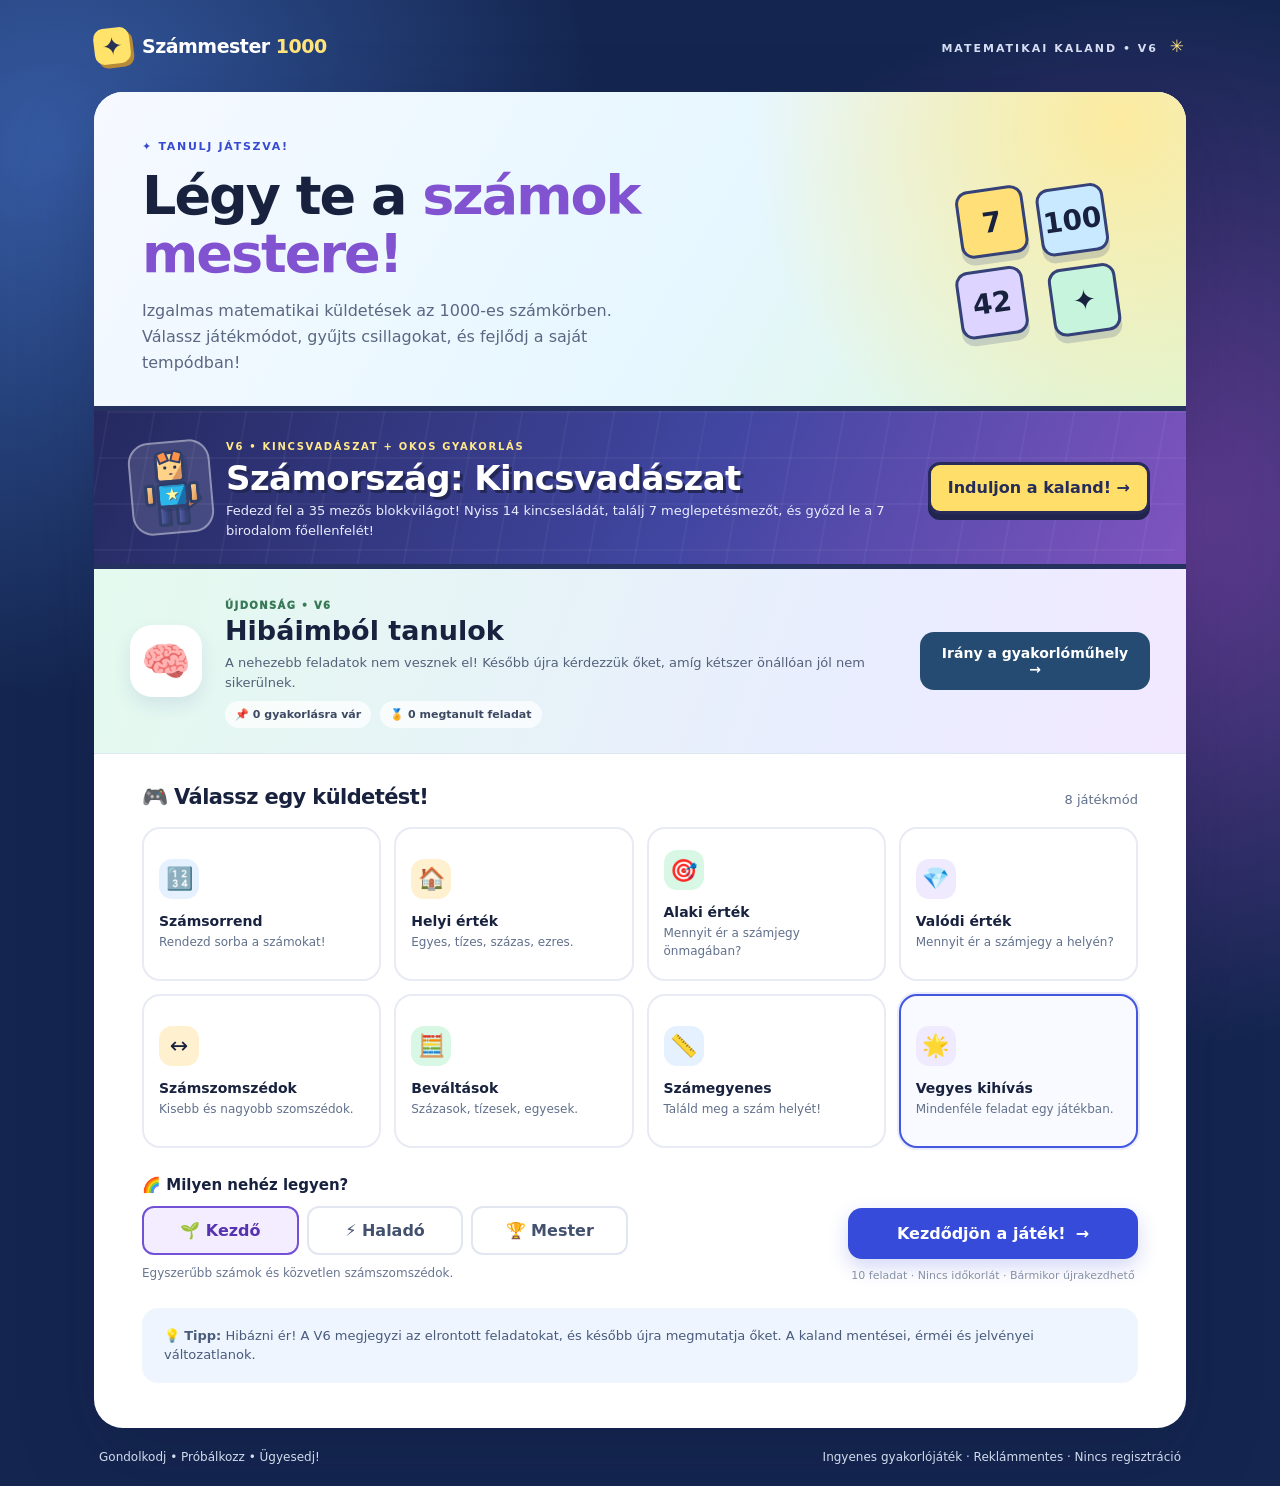
==== commit 6415e327: "V6 - Okos gyakorlás és hibaismétlés" ====
--- a/index.html
+++ b/index.html
@@ -5,9 +5,9 @@
   <meta name="viewport" content="width=device-width, initial-scale=1">
   <meta name="theme-color" content="#151e37">
   <meta name="description" content="Számmester 1000 – interaktív, magyar nyelvű matematikai gyakorlójáték a 1000-es számkörben.">
-  <title>Számmester 1000 – Kincsvadászat V5</title>
-  <link rel="stylesheet" href="style.css?v=5">
-  <script defer src="app.js?v=5"></script>
+  <title>Számmester 1000 – Kincsvadászat és okos gyakorlás V6</title>
+  <link rel="stylesheet" href="style.css?v=6">
+  <script defer src="app.js?v=6"></script>
 </head>
 <body>
   <div class="page-shell">
@@ -16,7 +16,7 @@
         <span class="brand-icon" aria-hidden="true">✦</span>
         <span>Számmester <strong>1000</strong></span>
       </a>
-      <span class="header-label">MATEMATIKAI KINCSVADÁSZAT <span aria-hidden="true">✳</span></span>
+      <span class="header-label">MATEMATIKAI KALAND • V6 <span aria-hidden="true">✳</span></span>
     </header>
 
     <main id="app" class="main-content" aria-live="off">
--- a/style.css
+++ b/style.css
@@ -447,3 +447,48 @@
 @keyframes boss-shake{0%,100%{transform:translateX(0)}20%,60%{transform:translateX(-10px) rotate(-4deg)}40%,80%{transform:translateX(9px) rotate(4deg)}}
 @media(max-width:700px){.badge-grid{grid-template-columns:repeat(2,minmax(0,1fr))}.badge-shelf{padding:16px}.boss-arena{grid-template-columns:1fr;justify-items:center;text-align:center;padding:18px}.boss-avatar{height:125px;width:125px;font-size:66px}.boss-health{justify-content:center}.reward-sound-row{flex-wrap:wrap}.game-topline{gap:8px}.game-topline .stars{margin-left:auto}.game-topline .sound-toggle{width:100%}.tile-gift-icon{min-width:24px;height:23px;font-size:15px}}
 @media(prefers-reduced-motion:reduce){.reward-object,.reward-object::before,.reward-payout,.reward-confetti span,.boss-avatar,.board-tile.voxel-tile.tile-reward.revealable{animation:none!important;transition:none!important}}
+
+
+/* V6 – hibáimból tanulok, okos gyakorlóműhely */
+.smart-feature {display:grid;grid-template-columns:74px minmax(0,1fr) auto;gap:21px;align-items:center;background:linear-gradient(110deg,#e4faee,#e9edff 70%,#f2e8ff);padding:25px 36px;border-bottom:1px solid #dce7ef;}
+.smart-feature-mark {width:72px;height:72px;border-radius:22px;display:grid;place-items:center;font-size:40px;background:#fff;box-shadow:0 8px 18px #3343a01b;}
+.smart-small-heading {font-size:10px;color:#397957;letter-spacing:1.4px;font-weight:950;}
+.smart-feature h2 {font-size:clamp(21px,3vw,27px);margin:3px 0 6px;line-height:1.14;}
+.smart-feature p {font-size:13px;line-height:1.5;color:#53617a;margin:0 0 9px;}
+.smart-feature-stats {display:flex;flex-wrap:wrap;gap:9px;}
+.smart-feature-stats span {background:#ffffffb8;padding:7px 10px;font-size:11px;font-weight:850;color:#3d4963;border-radius:99px;}
+.smart-enter {background:#264b73;color:white;border:0;border-radius:14px;min-height:55px;padding:13px 17px;font-size:14px;font-weight:900;max-width:230px;}
+.smart-enter:hover {background:#152d52;}
+.smart-map-link {display:flex;justify-content:space-between;align-items:center;flex-wrap:wrap;gap:12px;background:#effcf4;border:1px solid #cbe9d6;border-radius:17px;padding:16px 19px;margin:16px 0;}
+.smart-map-link p {color:#5e7081;font-size:13px;margin:5px 0 0;}
+.smart-map-link strong {color:#1d654b;font-size:15px;}
+.smart-hub {max-width:1120px;padding:28px 40px 54px;margin:auto;}
+.smart-hub-title {display:flex;gap:24px;align-items:center;background:linear-gradient(115deg,#e6fff0,#eaf2ff);border:1px solid #d7e9e4;border-radius:25px;padding:28px;margin:15px 0 24px;}
+.smart-hub-icon {font-size:60px;min-width:98px;height:98px;display:grid;place-items:center;background:white;border-radius:30px;box-shadow:0 10px 24px #344a7815;}
+.smart-hub h1 {margin:2px 0 8px;font-size:clamp(29px,4vw,42px);line-height:1.14;}
+.smart-hub-title p:not(.eyebrow) {color:#5c6880;line-height:1.55;margin:0;font-size:14px;max-width:720px;}
+.smart-counters {display:grid;grid-template-columns:repeat(3,minmax(0,1fr));gap:13px;margin:18px 0 28px;}
+.smart-counters>div {background:#fff;border:2px solid #e6edf5;border-radius:20px;padding:19px 12px;text-align:center;display:flex;flex-direction:column;align-items:center;gap:3px;}
+.smart-counters span {font-size:27px;}
+.smart-counters strong {font-size:clamp(28px,4vw,37px);color:#284d8b;line-height:1.1;}
+.smart-counters small {color:#687791;font-size:12px;font-weight:750;}
+.smart-pick-level {border:1px solid #e6ecf4;border-radius:17px;padding:18px 20px;display:flex;align-items:center;justify-content:space-between;gap:15px;flex-wrap:wrap;}
+.smart-hub h2 {font-size:21px;margin:27px 0 14px;}
+.smart-topic-grid {display:grid;grid-template-columns:repeat(4,minmax(0,1fr));gap:11px;}
+.smart-topic {min-height:120px;padding:14px 12px;border:2px solid #e5eaf4;background:#fff;border-radius:17px;color:#243451;display:flex;flex-direction:column;align-items:center;justify-content:center;gap:5px;text-align:center;}
+.smart-topic.chosen {border-color:#385dd4;background:#eef3ff;box-shadow:inset 0 0 0 1px #879feb;}
+.smart-topic:hover {border-color:#7e9be6;}
+.smart-topic>span {font-size:28px;}
+.smart-topic strong {font-size:13px;line-height:1.25;}
+.smart-topic small {font-size:11px;color:#69748a;}
+.smart-launch {margin-top:20px;background:linear-gradient(120deg,#2a4679,#3e65b0);color:white;border-radius:20px;display:flex;align-items:center;justify-content:space-between;gap:18px;padding:22px 25px;}
+.smart-launch strong {font-size:18px;}
+.smart-launch p {font-size:13px;max-width:600px;color:#e4ecff;line-height:1.5;margin:7px 0 0;}
+.smart-launch .primary-button {background:#ffdf88;color:#23334f;white-space:nowrap;}
+.smart-launch .primary-button:disabled {opacity:.65;cursor:not-allowed;}
+.smart-privacy {font-size:12px;color:#687791;line-height:1.55;margin-top:22px;}
+.smart-question-tag {margin-left:6px;display:inline-block;background:#e1f9ee;color:#197050;border-radius:99px;padding:8px 12px;font-weight:900;font-size:11px;}
+.smart-inline-feedback {border-top:1px solid #a8d9b8;margin-top:10px;padding-top:11px;font-weight:800;}
+.smart-result .smart-counters {max-width:630px;margin:24px auto;}
+@media(max-width:880px){.smart-feature {grid-template-columns:65px minmax(0,1fr);padding:22px 25px;gap:14px}.smart-enter{grid-column:2;justify-self:start}.smart-topic-grid{grid-template-columns:repeat(2,minmax(0,1fr));}}
+@media(max-width:600px){.smart-feature{grid-template-columns:1fr;padding:22px}.smart-feature-mark{width:56px;height:56px;font-size:31px}.smart-enter{grid-column:1;justify-self:stretch;max-width:none}.smart-hub{padding:22px 16px 42px}.smart-hub-title{padding:20px 15px;align-items:start;gap:12px}.smart-hub-icon{min-width:54px;width:54px;height:54px;border-radius:17px;font-size:30px}.smart-counters{gap:7px}.smart-counters>div{padding:13px 5px}.smart-counters small{font-size:10px}.smart-counters span{font-size:23px}.smart-topic-grid{gap:8px}.smart-topic{min-height:110px}.smart-launch{flex-direction:column;align-items:stretch;padding:20px}.smart-launch .primary-button{width:100%}.smart-question-tag{margin-left:0;margin-bottom:8px;display:table}}
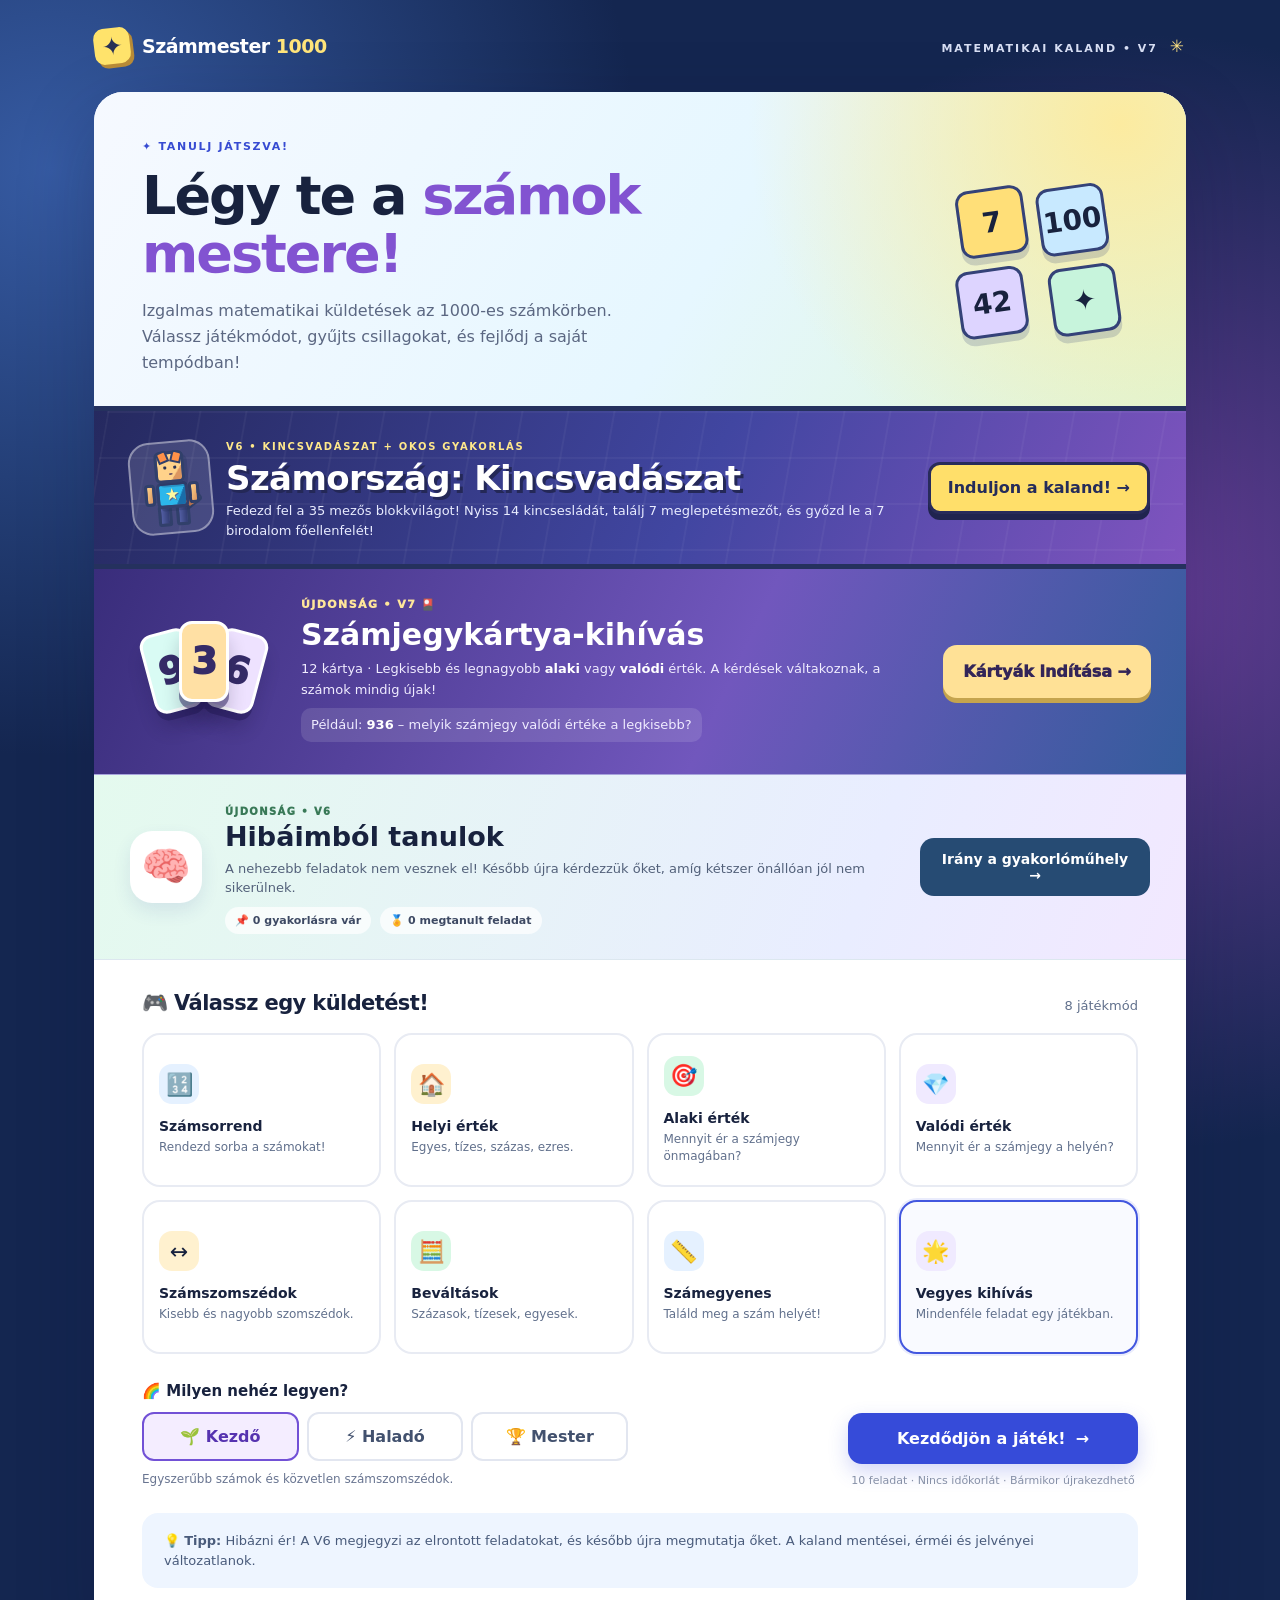
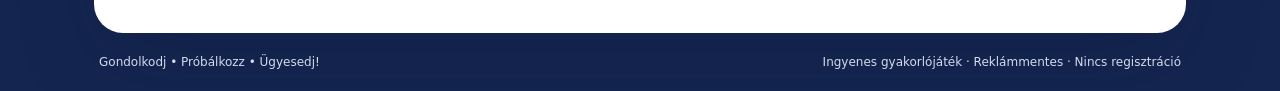
==== commit 7919ee8d: "V7 - Alaki és valódi érték kártyapakli" ====
--- a/index.html
+++ b/index.html
@@ -5,9 +5,9 @@
   <meta name="viewport" content="width=device-width, initial-scale=1">
   <meta name="theme-color" content="#151e37">
   <meta name="description" content="Számmester 1000 – interaktív, magyar nyelvű matematikai gyakorlójáték a 1000-es számkörben.">
-  <title>Számmester 1000 – Kincsvadászat és okos gyakorlás V6</title>
-  <link rel="stylesheet" href="style.css?v=6">
-  <script defer src="app.js?v=6"></script>
+  <title>Számmester 1000 – Kincsvadászat és okos gyakorlás V7</title>
+  <link rel="stylesheet" href="style.css?v=7">
+  <script defer src="app.js?v=7"></script>
 </head>
 <body>
   <div class="page-shell">
@@ -16,7 +16,7 @@
         <span class="brand-icon" aria-hidden="true">✦</span>
         <span>Számmester <strong>1000</strong></span>
       </a>
-      <span class="header-label">MATEMATIKAI KALAND • V6 <span aria-hidden="true">✳</span></span>
+      <span class="header-label">MATEMATIKAI KALAND • V7 <span aria-hidden="true">✳</span></span>
     </header>
 
     <main id="app" class="main-content" aria-live="off">
--- a/style.css
+++ b/style.css
@@ -492,3 +492,36 @@
 .smart-result .smart-counters {max-width:630px;margin:24px auto;}
 @media(max-width:880px){.smart-feature {grid-template-columns:65px minmax(0,1fr);padding:22px 25px;gap:14px}.smart-enter{grid-column:2;justify-self:start}.smart-topic-grid{grid-template-columns:repeat(2,minmax(0,1fr));}}
 @media(max-width:600px){.smart-feature{grid-template-columns:1fr;padding:22px}.smart-feature-mark{width:56px;height:56px;font-size:31px}.smart-enter{grid-column:1;justify-self:stretch;max-width:none}.smart-hub{padding:22px 16px 42px}.smart-hub-title{padding:20px 15px;align-items:start;gap:12px}.smart-hub-icon{min-width:54px;width:54px;height:54px;border-radius:17px;font-size:30px}.smart-counters{gap:7px}.smart-counters>div{padding:13px 5px}.smart-counters small{font-size:10px}.smart-counters span{font-size:23px}.smart-topic-grid{gap:8px}.smart-topic{min-height:110px}.smart-launch{flex-direction:column;align-items:stretch;padding:20px}.smart-launch .primary-button{width:100%}.smart-question-tag{margin-left:0;margin-bottom:8px;display:table}}
+
+
+/* V7 – blokkvilághoz illeszkedő, külön válaszkártyás játékmód */
+.digitcard-feature {display:grid;grid-template-columns:150px minmax(0,1fr) auto;gap:22px;align-items:center;padding:24px 35px;background:linear-gradient(115deg,#392d7b,#7157bd 58%,#345c9c);color:#fff;border-bottom:1px solid #a7a3db;}
+.digitcard-feature-art {display:flex;align-items:center;justify-content:center;min-height:116px;gap:0;}
+.digitcard-feature-art span {display:grid;place-items:center;width:59px;height:81px;border-radius:13px;background:#fff6d5;color:#352b68;border:3px solid #fff;box-shadow:0 7px 0 #241a5980,0 16px 18px #140e3333;font-size:37px;font-weight:950;}
+.digitcard-feature-art span:nth-child(1){transform:rotate(-15deg) translate(17px,4px);background:#d9fbf4;}
+.digitcard-feature-art span:nth-child(2){z-index:2;transform:translateY(-10px);background:#ffe0a4;}
+.digitcard-feature-art span:nth-child(3){transform:rotate(15deg) translate(-17px,4px);background:#eee2ff;}
+.digitcard-kicker{font-size:11px;letter-spacing:1.4px;color:#ffe69a;font-weight:950;}
+.digitcard-feature h2 {font-size:clamp(23px,3vw,30px);margin:5px 0 7px;}
+.digitcard-feature p {font-size:13px;line-height:1.55;margin:0 0 8px;color:#f0ecff;}
+.digitcard-feature p strong {color:#fff;}
+.digitcard-example {background:#ffffff1e;border-radius:10px;padding:7px 10px;display:inline-block;}
+.digitcard-enter {min-height:53px;padding:13px 20px;border:0;border-radius:14px;background:#ffe196;color:#332558;font-weight:950;white-space:nowrap;box-shadow:0 5px 0 #c5a44e;}
+.digitcard-enter:hover {background:#ffedb9;}
+.digitcard-paper {position:relative;isolation:isolate;max-width:620px;margin:23px auto 22px;padding:22px 23px 26px;border-radius:23px;border:4px solid #ffffff;background:linear-gradient(140deg,#fff5d7,#fce5b8 45%,#f9c69e);box-shadow:0 8px 0 #dcbda4,0 22px 35px #6042661b;text-align:center;overflow:hidden;animation:card-arrive .38s ease both;}
+.digitcard-paper::after {content:'✦';position:absolute;right:-19px;bottom:-37px;font-size:160px;line-height:1;opacity:.08;color:#62385a;z-index:-1;}
+.digitcard-paper-top {display:flex;flex-wrap:wrap;justify-content:space-between;gap:6px;text-align:left;color:#786048;font-size:10px;font-weight:950;letter-spacing:1.3px;}
+.digitcard-paper-number {display:flex;justify-content:center;gap:12px;margin:21px 0 17px;}
+.digitcard-paper-number span {display:grid;place-items:center;width:clamp(67px,13vw,100px);height:clamp(78px,15vw,110px);background:#ffffffeb;border:3px solid #d9b489;box-shadow:0 6px 0 #cfab7c;border-radius:14px;font-size:clamp(44px,8vw,70px);font-weight:1000;color:#252d62;}
+.digitcard-paper-kind {font-size:14px;font-weight:950;letter-spacing:1.1px;color:#674768;}
+.digitcard-paper-bottom {margin-top:7px;font-size:12px;color:#77644f;}
+.digitcard-choice-label {font-weight:900;color:#526281;text-align:center;font-size:13px;margin:13px 0 12px;}
+.digitcard-choices {display:grid;grid-template-columns:repeat(3,minmax(0,1fr));gap:12px;max-width:550px;margin:0 auto;}
+.digitcard-choice {min-height:84px;background:#fff;border:3px solid #dee4f5;border-radius:17px;color:#27366a;box-shadow:0 6px 0 #dfe5ef;font-size:40px;font-weight:950;transition:transform .15s,border-color .15s,background .15s;}
+.digitcard-choice:hover:not(:disabled){background:#f5f2ff;border-color:#8d7de8;transform:translateY(-3px);}
+.digitcard-choice:disabled{opacity:.7;}
+.digitcard-choice:disabled.digitcard-correct{opacity:1;background:#e2f7e9;border-color:#42aa75;box-shadow:0 6px 0 #b7e1c7;}
+@keyframes card-arrive {from{transform:translateY(14px) rotate(-1deg);opacity:.5}to{transform:translateY(0) rotate(0);opacity:1}}
+@media(max-width:920px){.digitcard-feature {grid-template-columns:110px minmax(0,1fr);padding:22px 28px;gap:15px;}.digitcard-feature-art span{width:47px;height:69px;font-size:29px}.digitcard-enter{grid-column:2;justify-self:start}}
+@media(max-width:600px){.digitcard-feature {grid-template-columns:1fr;padding:22px;gap:13px;}.digitcard-feature-art{min-height:85px;justify-content:start;padding-left:12px}.digitcard-feature-art span{height:66px;width:45px}.digitcard-enter{grid-column:1;justify-self:stretch;}.digitcard-paper{margin:16px auto 17px;padding:17px 11px 22px}.digitcard-paper-number{gap:7px}.digitcard-paper-number span{width:28%;height:78px;font-size:50px}.digitcard-paper-top{font-size:9px}.digitcard-choice{min-height:70px;font-size:35px}.digitcard-choices{gap:9px}}
+@media(prefers-reduced-motion:reduce){.digitcard-paper{animation:none!important}}
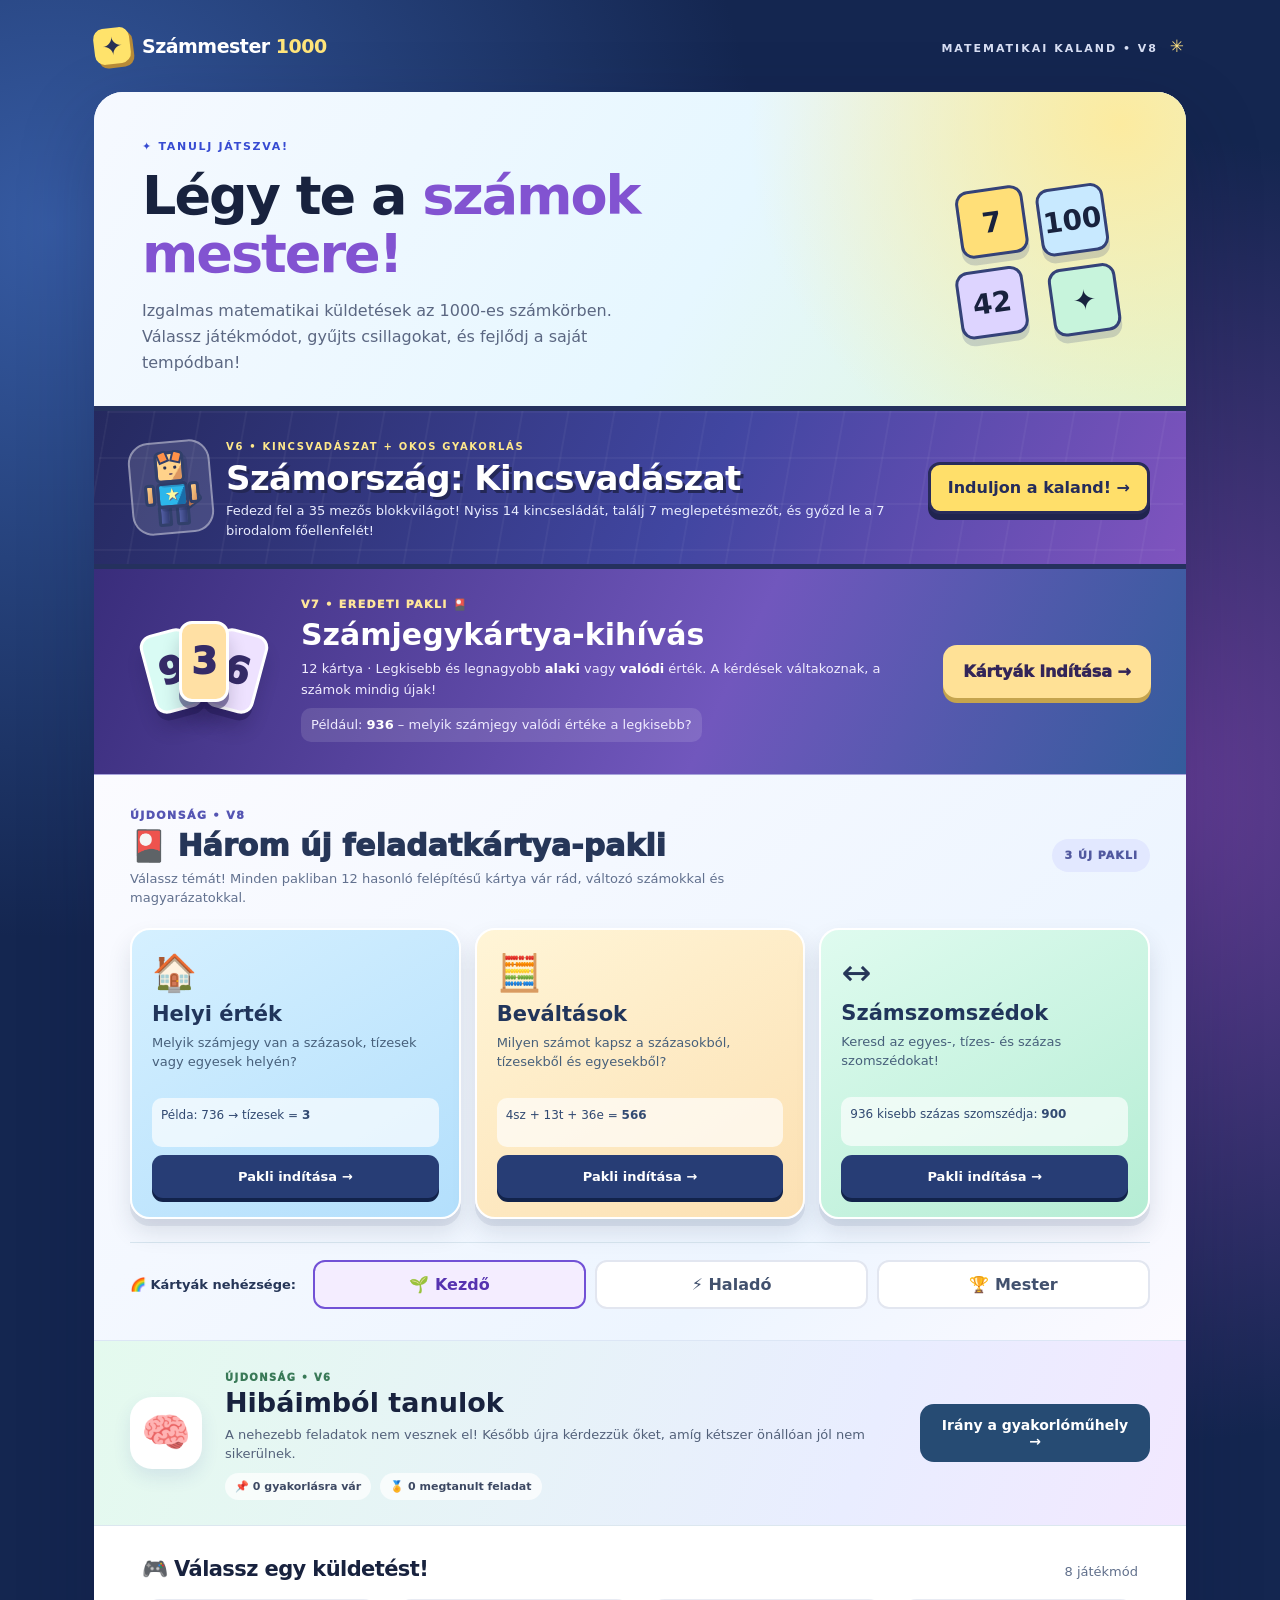
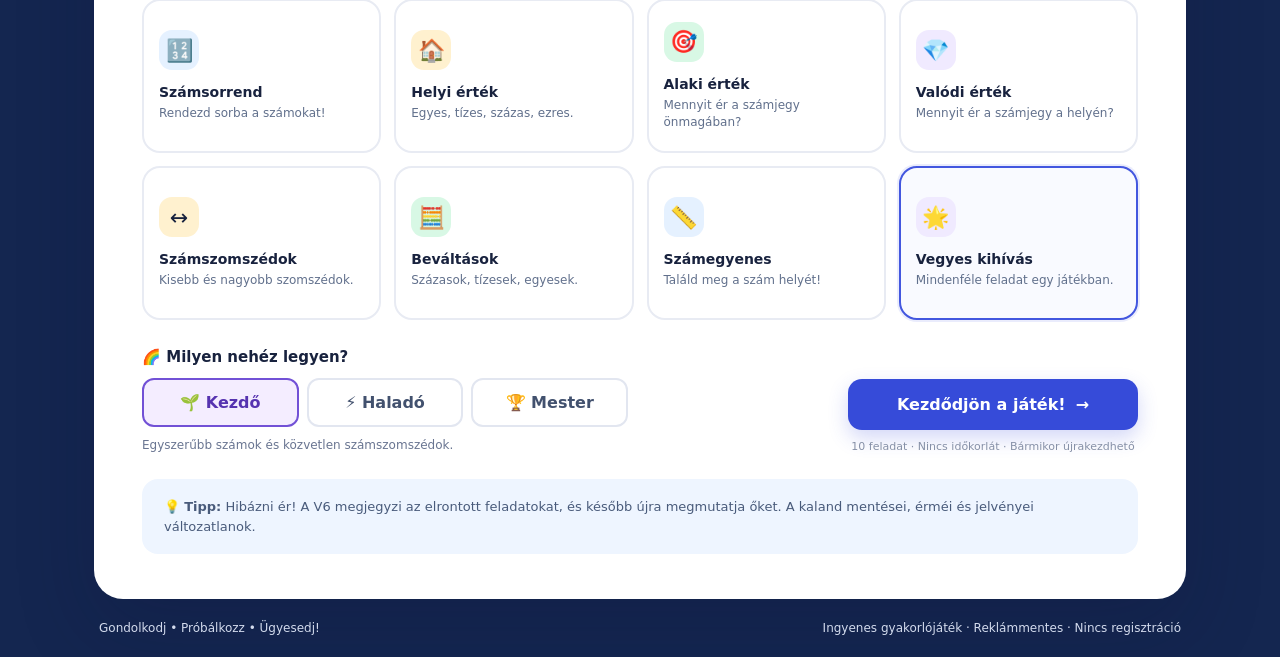
==== commit 57a52727: "V8 - Három új matematikai kártyapakli" ====
--- a/index.html
+++ b/index.html
@@ -5,9 +5,9 @@
   <meta name="viewport" content="width=device-width, initial-scale=1">
   <meta name="theme-color" content="#151e37">
   <meta name="description" content="Számmester 1000 – interaktív, magyar nyelvű matematikai gyakorlójáték a 1000-es számkörben.">
-  <title>Számmester 1000 – Kincsvadászat és okos gyakorlás V7</title>
-  <link rel="stylesheet" href="style.css?v=7">
-  <script defer src="app.js?v=7"></script>
+  <title>Számmester 1000 – Kincsvadászat és okos gyakorlás V8</title>
+  <link rel="stylesheet" href="style.css?v=8">
+  <script defer src="app.js?v=8"></script>
 </head>
 <body>
   <div class="page-shell">
@@ -16,7 +16,7 @@
         <span class="brand-icon" aria-hidden="true">✦</span>
         <span>Számmester <strong>1000</strong></span>
       </a>
-      <span class="header-label">MATEMATIKAI KALAND • V7 <span aria-hidden="true">✳</span></span>
+      <span class="header-label">MATEMATIKAI KALAND • V8 <span aria-hidden="true">✳</span></span>
     </header>
 
     <main id="app" class="main-content" aria-live="off">
--- a/style.css
+++ b/style.css
@@ -525,3 +525,39 @@
 @media(max-width:920px){.digitcard-feature {grid-template-columns:110px minmax(0,1fr);padding:22px 28px;gap:15px;}.digitcard-feature-art span{width:47px;height:69px;font-size:29px}.digitcard-enter{grid-column:2;justify-self:start}}
 @media(max-width:600px){.digitcard-feature {grid-template-columns:1fr;padding:22px;gap:13px;}.digitcard-feature-art{min-height:85px;justify-content:start;padding-left:12px}.digitcard-feature-art span{height:66px;width:45px}.digitcard-enter{grid-column:1;justify-self:stretch;}.digitcard-paper{margin:16px auto 17px;padding:17px 11px 22px}.digitcard-paper-number{gap:7px}.digitcard-paper-number span{width:28%;height:78px;font-size:50px}.digitcard-paper-top{font-size:9px}.digitcard-choice{min-height:70px;font-size:35px}.digitcard-choices{gap:9px}}
 @media(prefers-reduced-motion:reduce){.digitcard-paper{animation:none!important}}
+
+/* V8 – helyiérték, beváltás és számszomszéd paklik. */
+.v8-pack-zone {padding:29px 36px 31px;background:linear-gradient(140deg,#fbfbff,#edf5ff 70%,#fcfaff);border-bottom:1px solid #dce6f5;color:#263658;}
+.v8-pack-head {display:flex;align-items:center;justify-content:space-between;gap:15px;margin-bottom:20px;}
+.v8-kicker {font-size:11px;letter-spacing:1.4px;color:#5555b3;font-weight:950;}
+.v8-pack-head h2 {font-size:clamp(22px,3vw,30px);font-weight:950;margin:5px 0 6px;}
+.v8-pack-head p{font-size:13px;line-height:1.5;color:#62718f;max-width:690px;margin:0;}
+.v8-count {font-size:11px;font-weight:950;letter-spacing:1px;white-space:nowrap;border-radius:999px;background:#e2e8ff;color:#51589f;padding:10px 12px;}
+.v8-pack-grid {display:grid;grid-template-columns:repeat(3,minmax(0,1fr));gap:14px;}
+.v8-pack {border:2px solid #ffffff;border-radius:20px;padding:22px 20px 19px;box-shadow:0 7px 0 #24416c16,0 13px 23px #1e2e4720;display:flex;flex-direction:column;gap:8px;min-width:0;}
+.v8-pack-sky {background:linear-gradient(150deg,#d5f0ff,#b3dffc);}
+.v8-pack-sun {background:linear-gradient(150deg,#fff5d7,#fce0b2);}
+.v8-pack-mint {background:linear-gradient(150deg,#dffbef,#b5edd4);}
+.v8-pack-icon {font-size:36px;}
+.v8-pack h3 {font-size:21px;color:#21355b;margin:0;}
+.v8-pack p {font-size:13px;line-height:1.45;min-height:56px;margin:0;color:#47607b;}
+.v8-pack-example {border-radius:10px;background:#ffffffaa;color:#324a72;padding:9px;font-size:12px;line-height:1.4;min-height:49px;}
+.v8-pack button {border:0;border-radius:11px;background:#273d75;color:#fff;font-size:13px;font-weight:900;padding:14px 12px;margin-top:auto;box-shadow:0 4px 0 #12234b;cursor:pointer;}
+.v8-pack button:hover {background:#425aa2;transform:translateY(-2px);}
+.v8-pack-level {display:flex;align-items:center;gap:9px;flex-wrap:wrap;border-top:1px solid #d7e5ef;margin-top:23px;padding-top:17px;}
+.v8-pack-level strong {font-size:13px;margin-right:8px;}
+.v8-question-card {position:relative;max-width:680px;margin:22px auto;padding:22px 22px 25px;border-radius:23px;border:4px solid #fff;box-shadow:0 9px 0 #798faa40,0 20px 35px #23386020;text-align:center;animation:card-arrive .3s ease both;}
+.v8-question-sky {background:linear-gradient(135deg,#dcf3ff,#b6ddff);}
+.v8-question-sun {background:linear-gradient(135deg,#fff5d8,#ffd68e);}
+.v8-question-mint {background:linear-gradient(135deg,#e5fff5,#a8ecd0);}
+.v8-question-overline {display:flex;flex-wrap:wrap;align-items:center;justify-content:space-between;gap:8px;text-align:left;font-weight:950;font-size:10px;letter-spacing:.7px;color:#3e5b75;}
+.v8-question-value {display:flex;justify-content:center;align-items:center;min-height:130px;margin:15px auto 8px;padding:13px;}
+.v8-big-number {font-size:clamp(70px,13vw,100px);font-weight:1000;line-height:1;color:#263b73;letter-spacing:2px;text-shadow:0 6px #ffffffaa;}
+.v8-expression {font-size:clamp(24px,4.4vw,48px);font-weight:1000;line-height:1.35;color:#263b73;overflow-wrap:anywhere;}
+.v8-question-bottom {font-size:12px;font-weight:950;color:#48607b;letter-spacing:.6px;}
+.v8-answer-cards {display:grid;grid-template-columns:repeat(3,minmax(0,1fr));gap:12px;max-width:620px;margin:0 auto;}
+.v8-answer-cards.v8-four {grid-template-columns:repeat(4,minmax(0,1fr));}
+.v8-answer-cards .digitcard-choice {min-width:0;font-size:clamp(24px,4vw,37px);}
+@media(max-width:920px) {.v8-pack-grid {grid-template-columns:repeat(2,minmax(0,1fr));}.v8-pack {padding:18px;}.v8-pack p{min-height:0;}}
+@media(max-width:620px) {.v8-pack-zone{padding:22px 16px;}.v8-pack-head{flex-direction:column;align-items:flex-start;}.v8-pack-grid{grid-template-columns:1fr;gap:12px;}.v8-pack{padding:16px 18px;}.v8-pack-icon{font-size:27px;}.v8-pack h3{font-size:20px;}.v8-pack-level{gap:7px;}.v8-question-card{padding:17px 10px 19px;margin:15px auto 19px;}.v8-question-overline{font-size:9px;}.v8-question-value{min-height:105px;}.v8-big-number{font-size:73px;}.v8-expression{font-size:clamp(22px,6vw,35px);}.v8-answer-cards{gap:7px;}.v8-answer-cards .digitcard-choice{font-size:26px;min-height:70px;padding:4px 0;}}
+@media(prefers-reduced-motion:reduce){.v8-question-card{animation:none!important}}
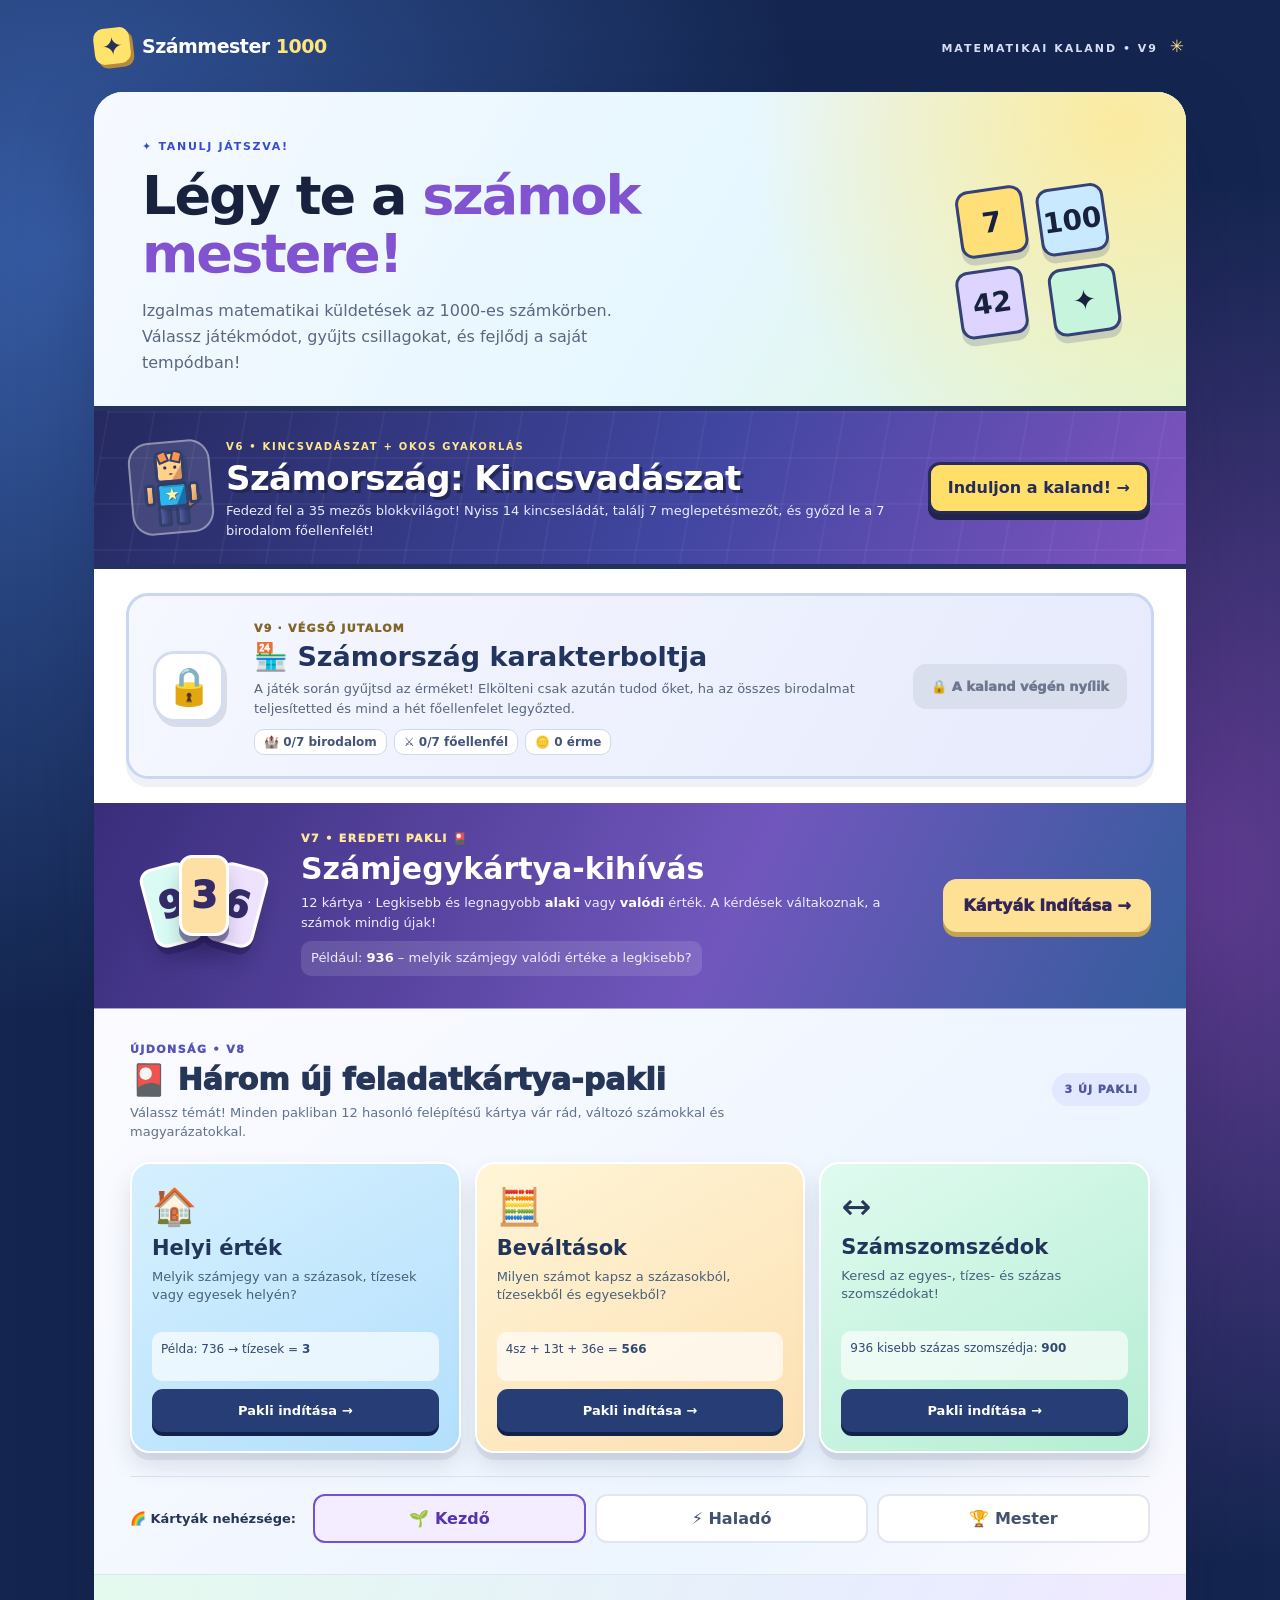
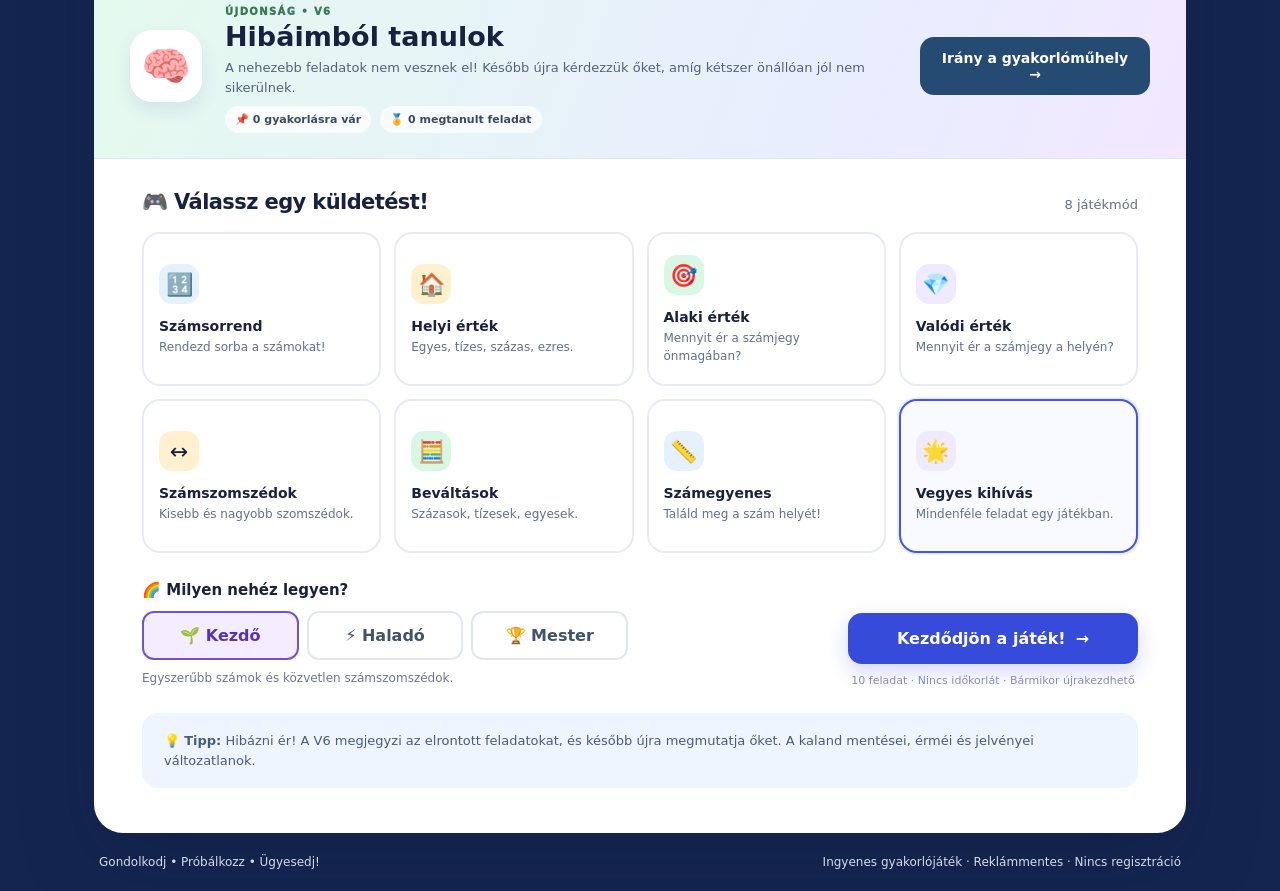
==== commit 8f8171ca: "V9 - Karakterbolt a teljes kaland végén." ====
--- a/index.html
+++ b/index.html
@@ -5,9 +5,9 @@
   <meta name="viewport" content="width=device-width, initial-scale=1">
   <meta name="theme-color" content="#151e37">
   <meta name="description" content="Számmester 1000 – interaktív, magyar nyelvű matematikai gyakorlójáték a 1000-es számkörben.">
-  <title>Számmester 1000 – Kincsvadászat és okos gyakorlás V8</title>
-  <link rel="stylesheet" href="style.css?v=8">
-  <script defer src="app.js?v=8"></script>
+  <title>Számmester 1000 – Kincsvadászat és karakterbolt V9</title>
+  <link rel="stylesheet" href="style.css?v=9">
+  <script defer src="app.js?v=9"></script>
 </head>
 <body>
   <div class="page-shell">
@@ -16,7 +16,7 @@
         <span class="brand-icon" aria-hidden="true">✦</span>
         <span>Számmester <strong>1000</strong></span>
       </a>
-      <span class="header-label">MATEMATIKAI KALAND • V8 <span aria-hidden="true">✳</span></span>
+      <span class="header-label">MATEMATIKAI KALAND • V9 <span aria-hidden="true">✳</span></span>
     </header>
 
     <main id="app" class="main-content" aria-live="off">
--- a/style.css
+++ b/style.css
@@ -561,3 +561,44 @@
 @media(max-width:920px) {.v8-pack-grid {grid-template-columns:repeat(2,minmax(0,1fr));}.v8-pack {padding:18px;}.v8-pack p{min-height:0;}}
 @media(max-width:620px) {.v8-pack-zone{padding:22px 16px;}.v8-pack-head{flex-direction:column;align-items:flex-start;}.v8-pack-grid{grid-template-columns:1fr;gap:12px;}.v8-pack{padding:16px 18px;}.v8-pack-icon{font-size:27px;}.v8-pack h3{font-size:20px;}.v8-pack-level{gap:7px;}.v8-question-card{padding:17px 10px 19px;margin:15px auto 19px;}.v8-question-overline{font-size:9px;}.v8-question-value{min-height:105px;}.v8-big-number{font-size:73px;}.v8-expression{font-size:clamp(22px,6vw,35px);}.v8-answer-cards{gap:7px;}.v8-answer-cards .digitcard-choice{font-size:26px;min-height:70px;padding:4px 0;}}
 @media(prefers-reduced-motion:reduce){.v8-question-card{animation:none!important}}
+
+/* V9 – Számország karakterbolt. A korábbi V1–V8 stílusok változatlanok. */
+.shop-teaser{display:grid;grid-template-columns:80px minmax(0,1fr) auto;gap:21px;align-items:center;margin:24px 32px;padding:21px 24px;border:3px solid #c9d7f4;border-radius:22px;background:linear-gradient(120deg,#f5f8ff,#e7eafc);color:#26365d;box-shadow:0 8px 0 #243a6d12;}
+.shop-teaser-open{border-color:#e3c36d;background:radial-gradient(circle at 9% 20%,#fff7cc,transparent 42%),linear-gradient(120deg,#fffaf0,#fce7b9);}
+.shop-teaser-icon{display:grid;place-items:center;width:71px;height:71px;border:3px solid #d3dcf0;background:#fff;border-radius:21px;font-size:37px;box-shadow:3px 5px 0 #1c325521;}
+.shop-kicker{font-size:11px;font-weight:950;letter-spacing:1.2px;color:#836528;}
+.shop-teaser h2{font-size:clamp(20px,2.5vw,27px);line-height:1.2;margin:5px 0;color:#23345e;}
+.shop-teaser p{font-size:13px;line-height:1.55;margin:4px 0 10px;color:#576580;}
+.shop-teaser-stats{display:flex;gap:7px;flex-wrap:wrap}.shop-teaser-stats span{padding:5px 9px;border-radius:10px;background:#fff;border:1px solid #cfdaeb;color:#435379;font-size:12px;font-weight:800;}
+.shop-open-button,.shop-locked-button{border:0;border-radius:13px;padding:15px 18px;font-weight:950;white-space:nowrap;font-family:inherit;font-size:13px;}
+.shop-open-button{background:#e7ae34;color:#3c2a18;cursor:pointer;box-shadow:0 5px 0 #a56a20;}.shop-open-button:hover{transform:translateY(-2px);filter:brightness(1.05)}
+.shop-locked-button{color:#6d7890;background:#d9dfec;cursor:not-allowed;}
+.shop-header{background:radial-gradient(circle at 88% 7%,#ffd77955,transparent 34%),linear-gradient(135deg,#fff8e7,#ffebbe 50%,#f7d99a);padding:28px clamp(20px,5vw,56px) 33px;color:#27345b;}
+.shop-header>.text-button{margin-bottom:18px;}.shop-header h1{font-size:clamp(33px,5vw,54px);letter-spacing:-1.4px;line-height:1.07;margin:9px 0 13px;color:#28345e;}.shop-header h1 span{color:#ac6f1c;}
+.shop-header>p:not(.shop-message){max-width:740px;line-height:1.6;font-size:15px;color:#565b6b;margin:0 0 24px;}
+.shop-top-grid{display:grid;grid-template-columns:minmax(0,1.1fr) minmax(0,.9fr);gap:20px;align-items:stretch;}
+.shop-dressing{display:flex;align-items:center;justify-content:center;gap:15px;min-height:205px;border:3px solid #f2d293;border-radius:23px;background:linear-gradient(150deg,#fffef4,#f7f4db);position:relative;overflow:hidden;}
+.shop-dressing-scene{width:155px;height:170px;display:flex;align-items:center;justify-content:center;position:relative;flex:none;}
+.shop-dressing-spark{position:absolute;font-size:35px;color:#f0bd39;animation:shop-twinkle 1.7s ease-in-out infinite alternate;}.shop-spark-a{left:15px;top:12px}.shop-spark-b{right:2px;bottom:16px;animation-delay:.6s;}
+.shop-dressing-details{max-width:200px;display:grid;gap:6px;padding-right:10px;}.shop-dressing-details strong{font-size:20px;color:#30406a;}.shop-dressing-details span{font-size:13px;color:#637083;line-height:1.45;}
+.shop-wallet{display:flex;flex-direction:column;justify-content:center;padding:21px 27px;border-radius:23px;background:linear-gradient(135deg,#253d79,#4b4c9c);color:#fff;box-shadow:0 8px 0 #192b5626;}.shop-wallet-title{font-size:13px;text-transform:uppercase;font-weight:900;letter-spacing:.8px;color:#d4e7ff;}.shop-wallet-number{font-weight:1000;font-size:clamp(36px,4.5vw,58px);white-space:nowrap;margin:7px 0;}.shop-wallet p{font-size:12px;line-height:1.55;color:#f0f1ff;margin:2px 0 13px;}.shop-wallet-count{font-size:12px;font-weight:800;background:#ffffff23;border-radius:10px;padding:10px 13px;align-self:start;}
+.shop-message{font-size:14px;font-weight:850;margin:20px 0 0;padding:13px 18px;border-radius:13px;background:#fffef0;color:#664c27;border:1px solid #d5b875;}
+.shop-content{background:#f6f8fe;padding:33px clamp(16px,4vw,44px) 43px;}.shop-section-head{display:flex;align-items:flex-end;justify-content:space-between;gap:15px;margin-bottom:23px;}
+.shop-section-head h2{color:#22345b;font-size:clamp(23px,3vw,32px);line-height:1.1;margin:6px 0;}.shop-section-head p{font-size:13px;line-height:1.55;color:#60718b;margin:0;max-width:580px;}.shop-count-tag{background:#e7eaff;color:#40508a;border-radius:11px;font-size:11px;font-weight:900;padding:9px 10px;white-space:nowrap;}
+.shop-products{display:grid;grid-template-columns:repeat(3,minmax(0,1fr));gap:17px;}.shop-product{background:#fff;border:2px solid #dee6f5;border-radius:20px;overflow:hidden;box-shadow:0 7px 0 #2d4c7620;display:flex;flex-direction:column;min-width:0;transition:transform .16s ease,border-color .16s ease;}.shop-product-equipped{border-color:#73caa3;box-shadow:0 7px 0 #40966b33;}.shop-product:hover{transform:translateY(-3px);}
+.shop-product-art{position:relative;height:155px;display:flex;align-items:center;justify-content:center;background:radial-gradient(circle at center,#fffbee,#e9ecff);border-bottom:2px solid #e6edfa;overflow:hidden;}.shop-product:nth-child(3n+2) .shop-product-art{background:radial-gradient(circle at center,#fff7f8,#fbdcf2);}.shop-product:nth-child(3n+3) .shop-product-art{background:radial-gradient(circle at center,#f4fff8,#d0f2e6);}
+.shop-product-icon{position:absolute;top:9px;left:16px;font-size:31px;transform:rotate(-12deg);filter:drop-shadow(1px 3px 0 #4e609b44)}
+.shop-product-copy{padding:15px 18px 12px;flex:1;}.shop-product-rarity{font-size:10px;font-weight:900;letter-spacing:.6px;text-transform:uppercase;color:#6e7e9f;}.shop-product h3{font-size:19px;color:#273960;margin:7px 0;}.shop-product p{color:#66718b;line-height:1.5;font-size:12px;min-height:35px;margin:0;}.shop-product-footer{border-top:1px solid #ecf0f7;padding:13px 17px 15px;display:flex;align-items:center;justify-content:space-between;gap:9px;}.shop-product-footer strong{font-size:12px;white-space:nowrap;color:#324876;}.shop-buy-button,.shop-equip-button{font-family:inherit;border:0;border-radius:10px;font-size:12px;font-weight:950;padding:12px 13px;cursor:pointer;}.shop-buy-button{background:#ffcb53;color:#4d361e;box-shadow:0 3px 0 #c9902d;}.shop-equip-button{background:#d7f6df;color:#25614d;box-shadow:0 3px 0 #7bb893;}.shop-product button:disabled{background:#e0e5ee;color:#8591a3;box-shadow:none;cursor:not-allowed;}
+.shop-explainer{margin-top:28px;padding:18px;border:1px solid #cdd8eb;border-radius:15px;background:#fff;color:#526782;line-height:1.55;font-size:12px;}.shop-bottom-actions{display:flex;flex-wrap:wrap;gap:10px;margin:22px 0 0;}
+/* A korábbi blokkfigura ruháit csak vizuálisan egészítjük ki. */
+.block-avatar--shop-mini{--unit:.8;}.block-avatar--shop-hero{--unit:1.43;animation:block-party 1s ease-in-out infinite alternate;}
+.avatar-accessory{position:absolute;display:grid;place-items:center;pointer-events:none;line-height:1;filter:drop-shadow(1px 3px 0 #293a6155);transform-origin:center;}
+.avatar-accessory--head{z-index:9;font-size:calc(32px * var(--unit));top:-19%;left:17%;transform:rotate(-7deg);}
+.avatar-accessory--face{z-index:11;font-size:calc(26px * var(--unit));top:13%;left:27%;transform:rotate(1deg);}
+.avatar-accessory--back{z-index:1;font-size:calc(48px * var(--unit));top:31%;right:42%;transform:rotate(-12deg);}
+.avatar-accessory--hand{z-index:8;font-size:calc(33px * var(--unit));top:37%;right:-39%;transform:rotate(-13deg);}
+.avatar-accessory--cape{font-size:calc(49px * var(--unit));filter:drop-shadow(-5px 3px 0 #9a316b66);}.avatar-accessory--wings{font-size:calc(56px * var(--unit));}.avatar-accessory--star-glasses{font-size:calc(25px * var(--unit));}
+@keyframes shop-twinkle{from{opacity:.55;transform:scale(.8) rotate(-10deg)}to{opacity:1;transform:scale(1.16) rotate(15deg)}}
+@media(max-width:930px){.shop-products{grid-template-columns:repeat(2,minmax(0,1fr));}.shop-teaser{grid-template-columns:63px minmax(0,1fr);}.shop-teaser-icon{width:58px;height:58px;font-size:30px;}.shop-teaser>button{grid-column:2;justify-self:start;}}
+@media(max-width:640px){.shop-teaser{margin:18px 16px;padding:16px;gap:12px;grid-template-columns:49px minmax(0,1fr);}.shop-teaser-icon{width:47px;height:47px;font-size:25px;border-radius:12px;}.shop-teaser h2{font-size:18px;}.shop-teaser>button{grid-column:1/-1;width:100%;justify-self:stretch;}.shop-teaser-stats span{font-size:10px;}.shop-header{padding:23px 17px 27px;}.shop-header h1{font-size:35px;}.shop-top-grid{grid-template-columns:1fr;gap:12px;}.shop-dressing{min-height:176px;}.shop-dressing-scene{width:135px;height:148px;}.shop-products{grid-template-columns:1fr;gap:13px;}.shop-product-art{height:151px;}.shop-section-head{align-items:start;}.shop-count-tag{display:none;}.shop-wallet-number{font-size:46px;}.shop-content{padding:26px 15px;}}
+@media(prefers-reduced-motion:reduce){.shop-dressing-spark,.block-avatar--shop-hero{animation:none!important}.shop-product{transition:none!important}}
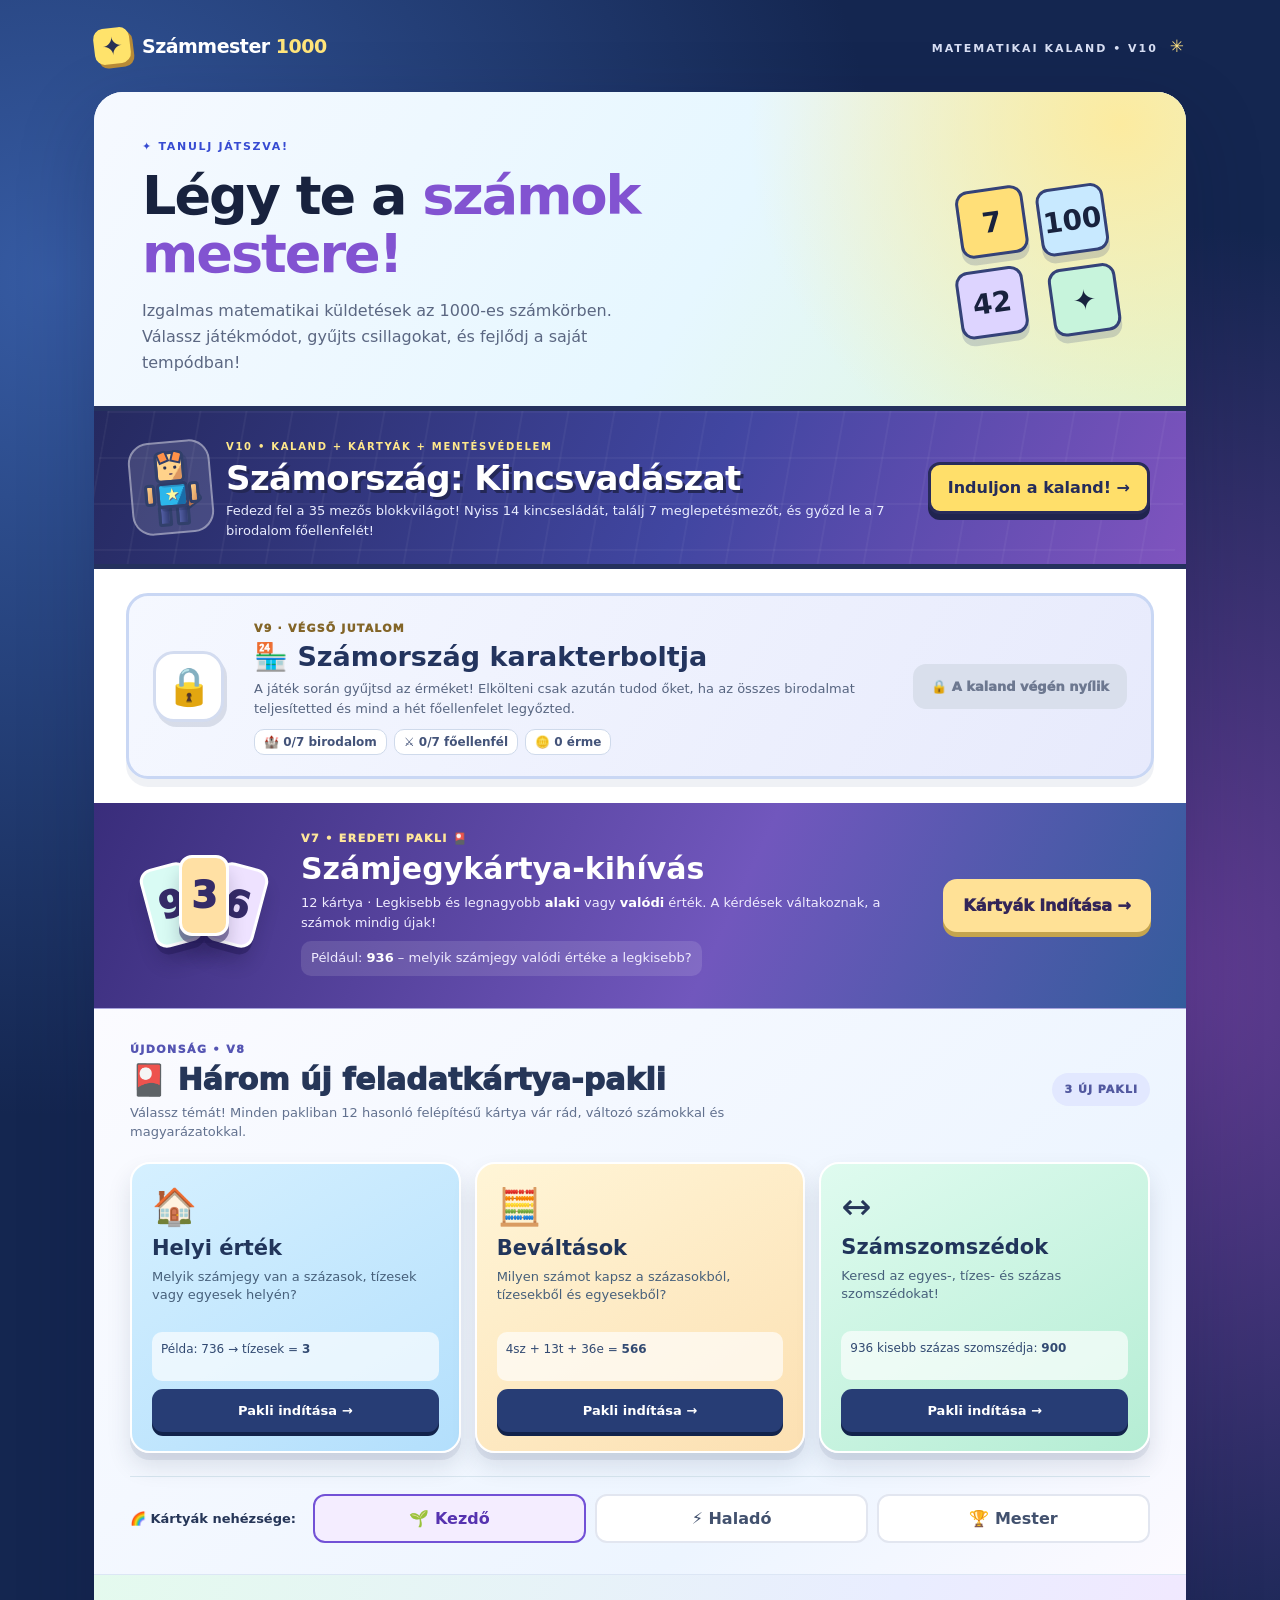
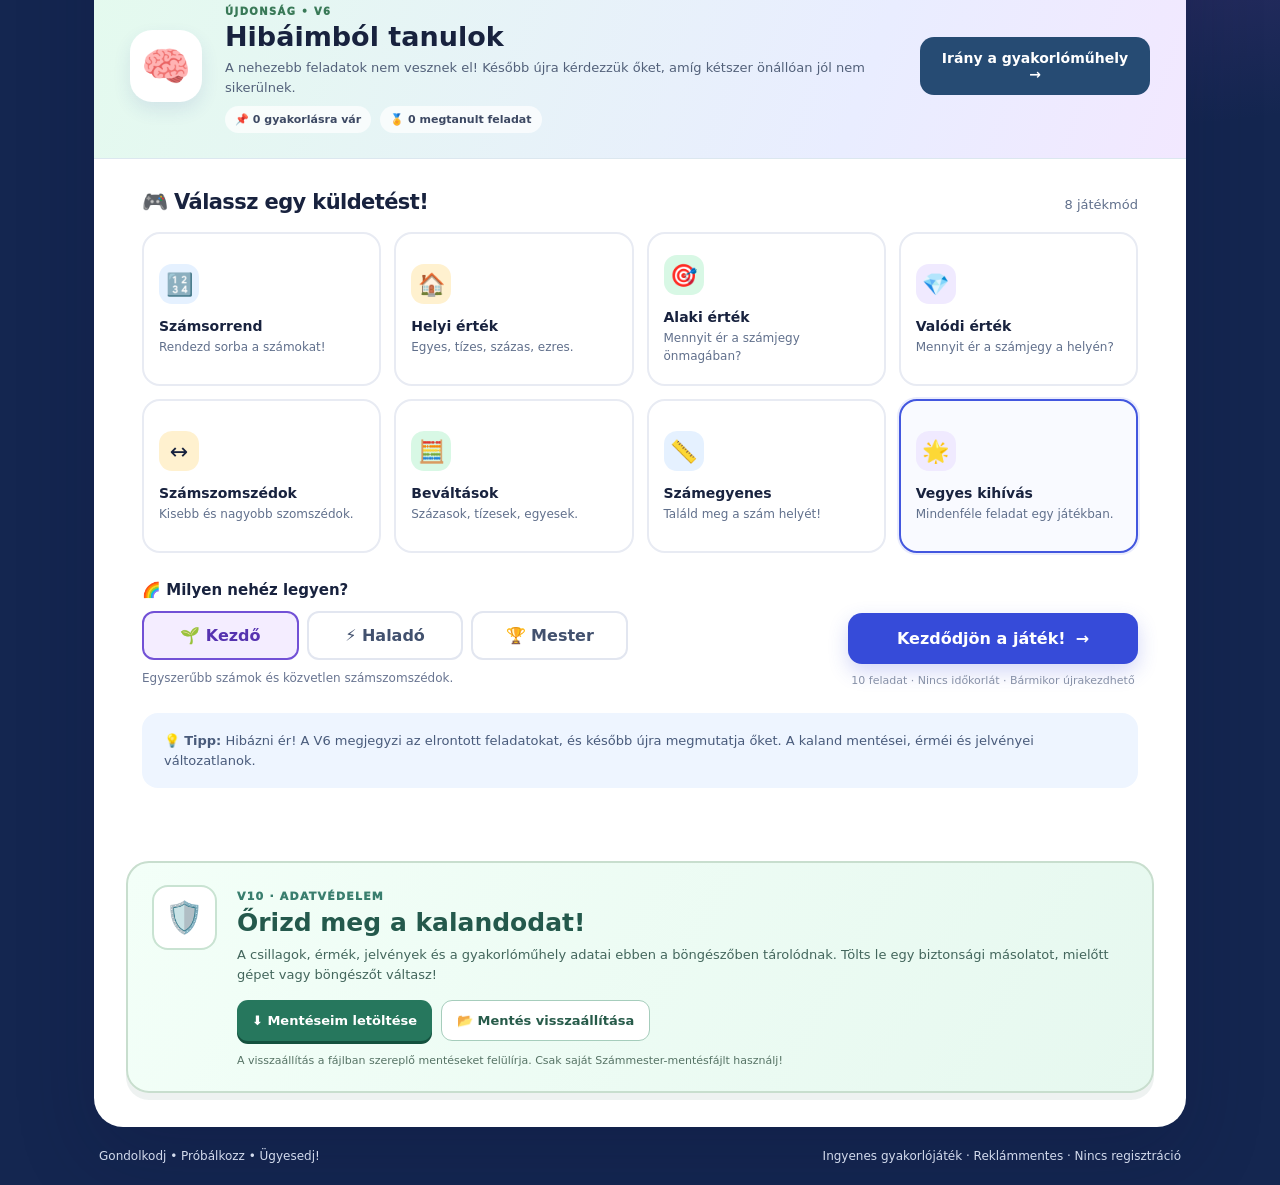
==== commit 471912b1: "V10 - Nagy játékellenőrzés" ====
--- a/index.html
+++ b/index.html
@@ -5,9 +5,9 @@
   <meta name="viewport" content="width=device-width, initial-scale=1">
   <meta name="theme-color" content="#151e37">
   <meta name="description" content="Számmester 1000 – interaktív, magyar nyelvű matematikai gyakorlójáték a 1000-es számkörben.">
-  <title>Számmester 1000 – Kincsvadászat és karakterbolt V9</title>
-  <link rel="stylesheet" href="style.css?v=9">
-  <script defer src="app.js?v=9"></script>
+  <title>Számmester 1000 – Matematikai ellenőrzés és mentésvédelem V10</title>
+  <link rel="stylesheet" href="style.css?v=10">
+  <script defer src="app.js?v=10"></script>
 </head>
 <body>
   <div class="page-shell">
@@ -16,7 +16,7 @@
         <span class="brand-icon" aria-hidden="true">✦</span>
         <span>Számmester <strong>1000</strong></span>
       </a>
-      <span class="header-label">MATEMATIKAI KALAND • V9 <span aria-hidden="true">✳</span></span>
+      <span class="header-label">MATEMATIKAI KALAND • V10 <span aria-hidden="true">✳</span></span>
     </header>
 
     <main id="app" class="main-content" aria-live="off">
--- a/style.css
+++ b/style.css
@@ -602,3 +602,18 @@
 @media(max-width:930px){.shop-products{grid-template-columns:repeat(2,minmax(0,1fr));}.shop-teaser{grid-template-columns:63px minmax(0,1fr);}.shop-teaser-icon{width:58px;height:58px;font-size:30px;}.shop-teaser>button{grid-column:2;justify-self:start;}}
 @media(max-width:640px){.shop-teaser{margin:18px 16px;padding:16px;gap:12px;grid-template-columns:49px minmax(0,1fr);}.shop-teaser-icon{width:47px;height:47px;font-size:25px;border-radius:12px;}.shop-teaser h2{font-size:18px;}.shop-teaser>button{grid-column:1/-1;width:100%;justify-self:stretch;}.shop-teaser-stats span{font-size:10px;}.shop-header{padding:23px 17px 27px;}.shop-header h1{font-size:35px;}.shop-top-grid{grid-template-columns:1fr;gap:12px;}.shop-dressing{min-height:176px;}.shop-dressing-scene{width:135px;height:148px;}.shop-products{grid-template-columns:1fr;gap:13px;}.shop-product-art{height:151px;}.shop-section-head{align-items:start;}.shop-count-tag{display:none;}.shop-wallet-number{font-size:46px;}.shop-content{padding:26px 15px;}}
 @media(prefers-reduced-motion:reduce){.shop-dressing-spark,.block-avatar--shop-hero{animation:none!important}.shop-product{transition:none!important}}
+
+/* V10 – a biztonsági mentés kezelése, az alapjáték dizájnjának megőrzésével. */
+.backup-feature{margin:28px 32px 34px;padding:22px 24px;display:flex;align-items:flex-start;gap:20px;border:2px solid #c8dece;border-radius:23px;background:linear-gradient(120deg,#f3fff8,#e6f8ef);box-shadow:0 7px 0 #22584a13;color:#294e49}
+.backup-symbol{display:grid;place-items:center;flex:none;width:65px;height:65px;border:2px solid #c9e3d2;border-radius:16px;background:#fff;font-size:31px}
+.backup-body{min-width:0;flex:1}.backup-kicker{font-size:11px;font-weight:950;letter-spacing:1.2px;color:#397e6e}
+.backup-feature h2{margin:4px 0 8px;color:#24594c;font-size:clamp(19px,3vw,25px)}
+.backup-feature p{line-height:1.55;font-size:13px;color:#43665c;margin:0 0 12px}
+.backup-actions{display:flex;flex-wrap:wrap;gap:9px;margin:15px 0 11px}
+.backup-download,.backup-restore{border:0;border-radius:11px;padding:12px 15px;font-family:inherit;font-size:13px;font-weight:900;cursor:pointer}
+.backup-download{background:#26775d;color:#fff;box-shadow:0 3px 0 #14513e}.backup-restore{background:#fff;color:#275b4a;border:1px solid #a6cdbc}
+.backup-feature .backup-help{font-size:11px;color:#567365;margin:0}
+.backup-feature .backup-status{background:#fff;border:1px solid #b9d4c3;border-radius:10px;padding:10px 12px;margin-top:10px;font-weight:750}
+button:focus-visible, input:focus-visible, .brand:focus-visible{outline:3px solid #edb036;outline-offset:3px}
+@media(max-width:640px){.backup-feature{margin:20px 16px;gap:12px;padding:17px 15px}.backup-symbol{width:44px;height:44px;font-size:24px}.backup-actions{display:grid}.backup-download,.backup-restore{width:100%}}
+@media(prefers-reduced-motion:reduce){*,*::before,*::after{scroll-behavior:auto!important}}
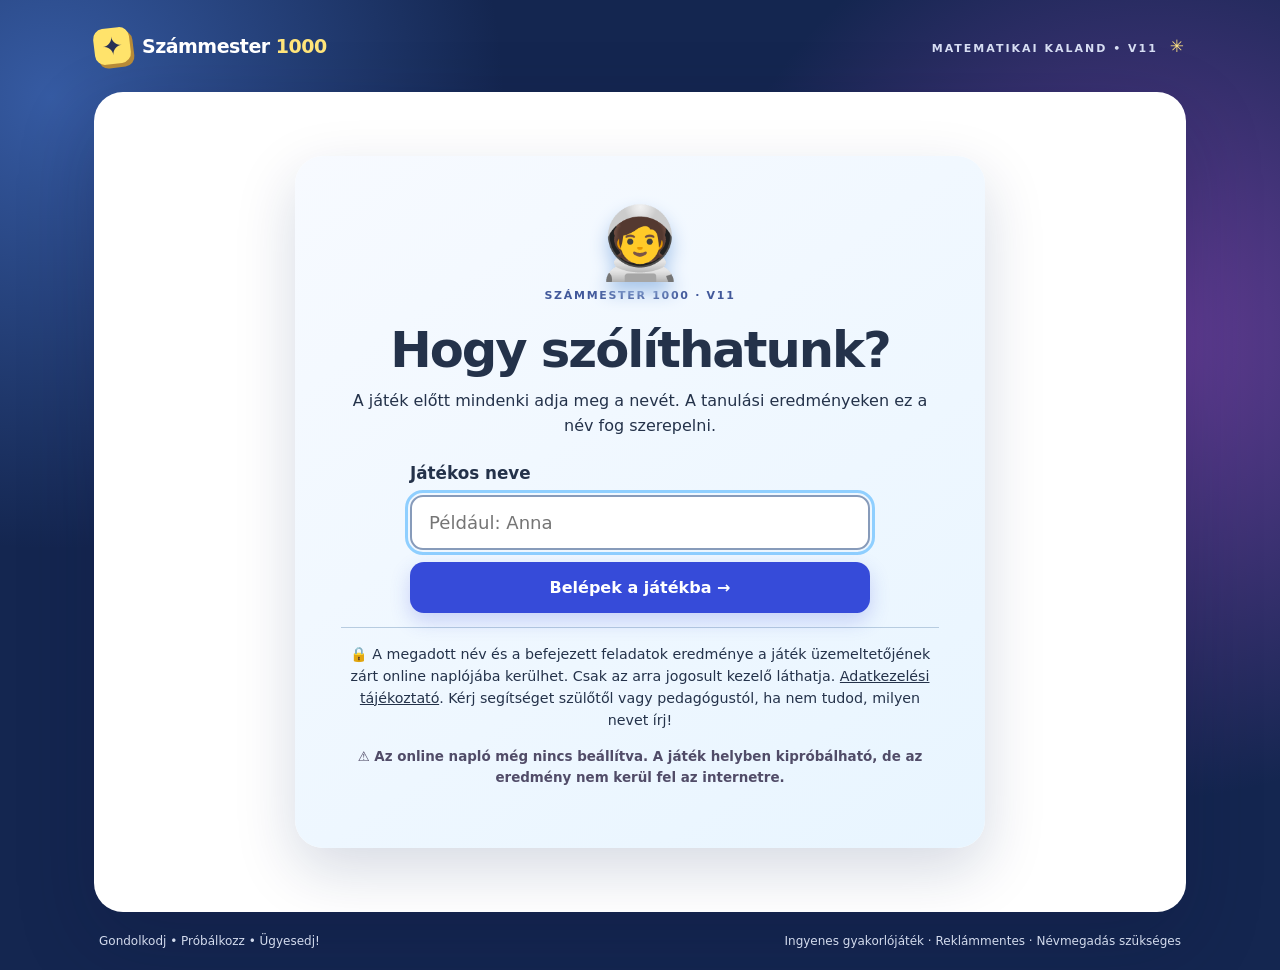
==== commit 45552681: "V11 - Online eredménykövetés és névmegadás" ====
--- a/index.html
+++ b/index.html
@@ -5,9 +5,11 @@
   <meta name="viewport" content="width=device-width, initial-scale=1">
   <meta name="theme-color" content="#151e37">
   <meta name="description" content="Számmester 1000 – interaktív, magyar nyelvű matematikai gyakorlójáték a 1000-es számkörben.">
-  <title>Számmester 1000 – Matematikai ellenőrzés és mentésvédelem V10</title>
-  <link rel="stylesheet" href="style.css?v=10">
-  <script defer src="app.js?v=10"></script>
+  <title>Számmester 1000 – Matematikai ellenőrzés és mentésvédelem V11</title>
+  <link rel="stylesheet" href="style.css?v=11">
+  <script src="firebase-config.js?v=11"></script>
+  <script defer src="app.js?v=11"></script>
+  <script type="module" src="online.js?v=11"></script>
 </head>
 <body>
   <div class="page-shell">
@@ -16,7 +18,7 @@
         <span class="brand-icon" aria-hidden="true">✦</span>
         <span>Számmester <strong>1000</strong></span>
       </a>
-      <span class="header-label">MATEMATIKAI KALAND • V10 <span aria-hidden="true">✳</span></span>
+      <span class="header-label">MATEMATIKAI KALAND • V11 <span aria-hidden="true">✳</span></span>
     </header>
 
     <main id="app" class="main-content" aria-live="off">
@@ -25,7 +27,7 @@
 
     <footer class="site-footer">
       <span>Gondolkodj • Próbálkozz • Ügyesedj!</span>
-      <span>Ingyenes gyakorlójáték · Reklámmentes · Nincs regisztráció</span>
+      <span>Ingyenes gyakorlójáték · Reklámmentes · Névmegadás szükséges</span>
     </footer>
   </div>
 </body>
--- a/style.css
+++ b/style.css
@@ -617,3 +617,23 @@
 button:focus-visible, input:focus-visible, .brand:focus-visible{outline:3px solid #edb036;outline-offset:3px}
 @media(max-width:640px){.backup-feature{margin:20px 16px;gap:12px;padding:17px 15px}.backup-symbol{width:44px;height:44px;font-size:24px}.backup-actions{display:grid}.backup-download,.backup-restore{width:100%}}
 @media(prefers-reduced-motion:reduce){*,*::before,*::after{scroll-behavior:auto!important}}
+
+/* V11 – játékosazonosítás és online eredmények */
+.player-gate{max-width:690px;margin:clamp(26px,5vw,70px) auto;padding:clamp(24px,5vw,46px);border-radius:28px;text-align:center;background:linear-gradient(145deg,#f7faff,#e8f5ff);color:#24324a;box-shadow:0 22px 60px rgba(11,36,90,.17)}
+.player-gate-symbol{font-size:4.4rem;filter:drop-shadow(0 10px 9px #a7c5ea)}
+.player-gate h1{color:#24324a;font-size:clamp(2rem,5vw,3.1rem);margin:6px 0 12px}
+.player-gate p{line-height:1.55}
+.player-gate .eyebrow{color:#42599b}
+.player-gate-form{display:flex;gap:12px;flex-direction:column;margin:24px auto 14px;max-width:460px;text-align:left}
+.player-gate-form label{font-size:1.05rem}
+.player-gate-form input{width:100%;padding:15px 17px;border-radius:13px;border:2px solid #879bba;font:inherit;font-size:1.13rem;color:#1f2937;background:#fff}
+.player-gate-form input:focus{outline:3px solid #8fcfff;outline-offset:2px}
+.player-gate .player-privacy{font-size:.89rem;border-top:1px solid #b7cce0;padding-top:15px}
+.player-gate .player-setup-note{font-size:.84rem;color:#514c68;font-weight:650}
+.player-notice{color:#b12c43;font-weight:bold}
+.player-tag{display:flex;align-items:center;justify-content:space-between;flex-wrap:wrap;gap:8px;background:#f1f6ff;color:#1a345a;border:2px solid #adc6e9;border-radius:12px;padding:10px 15px;margin-bottom:15px;font-weight:700}
+.player-tag button{background:white;color:#25496c;border:1px solid #9db4d4;border-radius:9px;padding:7px 12px;cursor:pointer;font:inherit}
+.online-feature{padding:24px;border:2px solid #a6d5cf;border-radius:21px;background:#eefaf8;color:#1b4050;margin:20px 0}
+.online-feature h2{color:#173e52;margin:5px 0 12px}.online-feature>span{font-weight:800;letter-spacing:.07em;font-size:.78rem}
+.online-send-status{padding:12px 16px;margin:14px auto;color:#1d415b;background:#e7f6fd;border-radius:11px;max-width:620px;font-size:.93rem}
+@media(max-width:600px){.player-gate{margin:15px auto;padding:21px 15px}.player-tag{font-size:.89rem}.online-feature{padding:17px}}
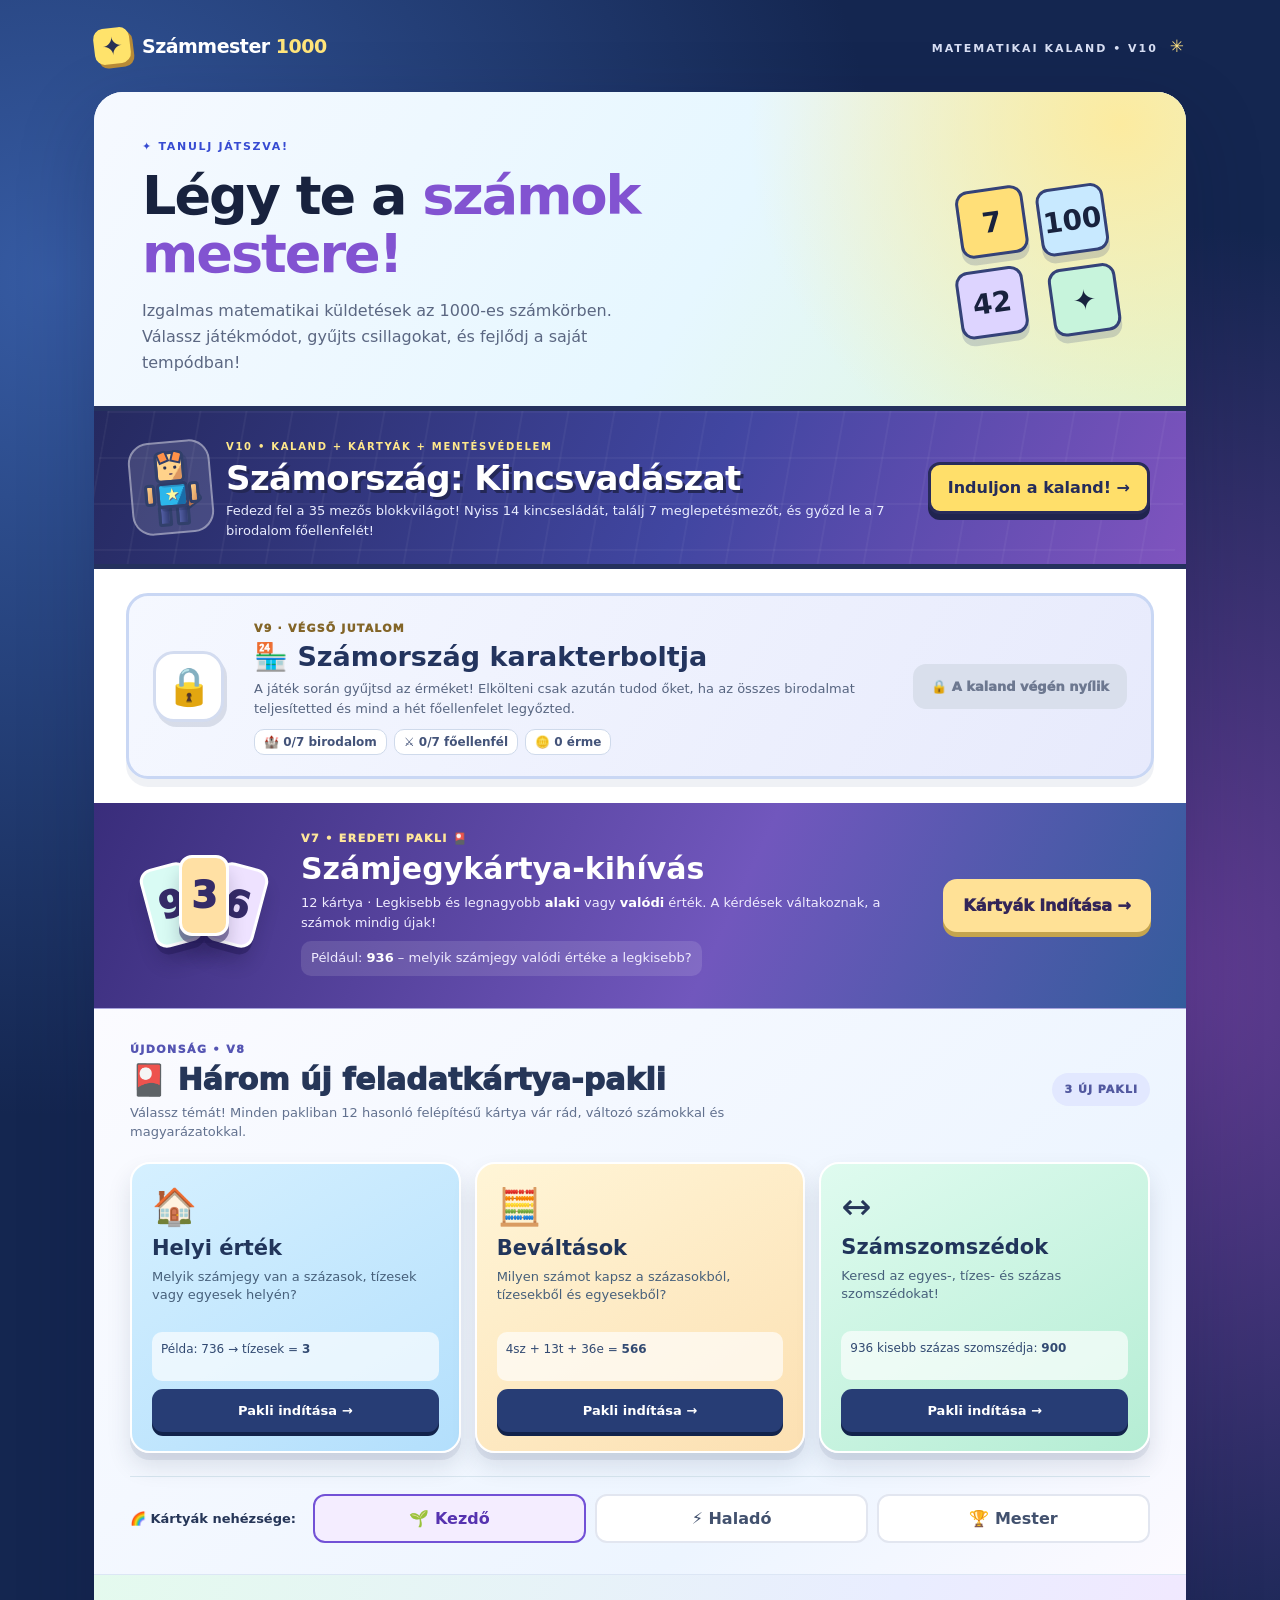
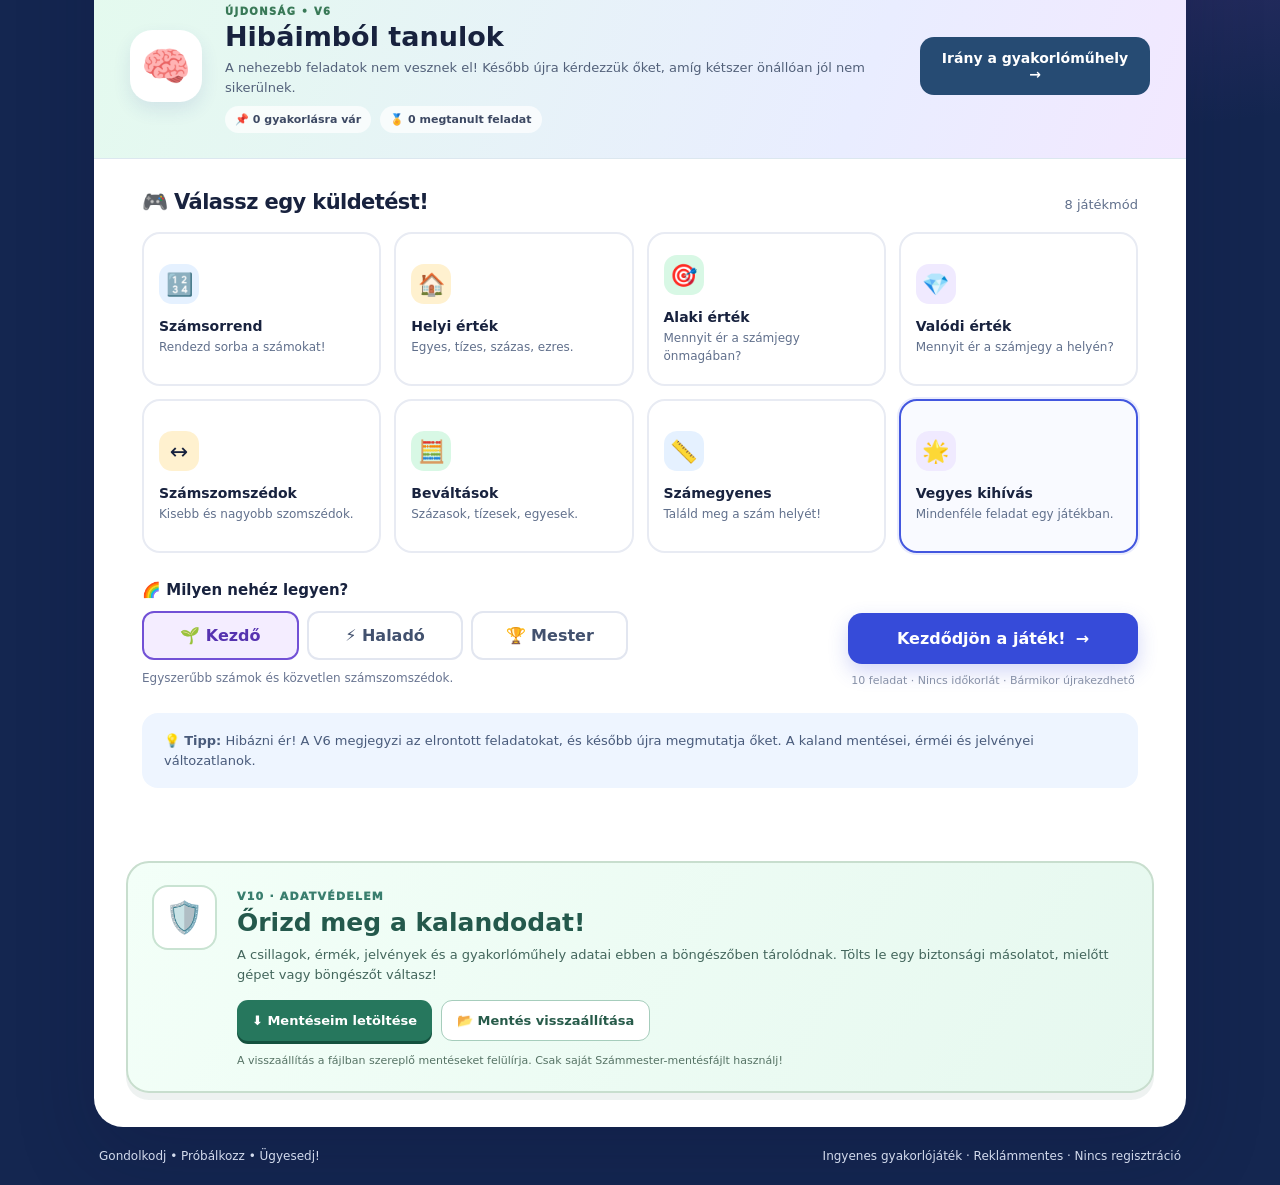
==== commit 80743ef5: "V10 - Végleges játék" ====
--- a/index.html
+++ b/index.html
@@ -5,11 +5,9 @@
   <meta name="viewport" content="width=device-width, initial-scale=1">
   <meta name="theme-color" content="#151e37">
   <meta name="description" content="Számmester 1000 – interaktív, magyar nyelvű matematikai gyakorlójáték a 1000-es számkörben.">
-  <title>Számmester 1000 – Matematikai ellenőrzés és mentésvédelem V11</title>
-  <link rel="stylesheet" href="style.css?v=11">
-  <script src="firebase-config.js?v=11"></script>
-  <script defer src="app.js?v=11"></script>
-  <script type="module" src="online.js?v=11"></script>
+  <title>Számmester 1000 – Matematikai ellenőrzés és mentésvédelem V10</title>
+  <link rel="stylesheet" href="style.css?v=10">
+  <script defer src="app.js?v=10"></script>
 </head>
 <body>
   <div class="page-shell">
@@ -18,7 +16,7 @@
         <span class="brand-icon" aria-hidden="true">✦</span>
         <span>Számmester <strong>1000</strong></span>
       </a>
-      <span class="header-label">MATEMATIKAI KALAND • V11 <span aria-hidden="true">✳</span></span>
+      <span class="header-label">MATEMATIKAI KALAND • V10 <span aria-hidden="true">✳</span></span>
     </header>
 
     <main id="app" class="main-content" aria-live="off">
@@ -27,7 +25,7 @@
 
     <footer class="site-footer">
       <span>Gondolkodj • Próbálkozz • Ügyesedj!</span>
-      <span>Ingyenes gyakorlójáték · Reklámmentes · Névmegadás szükséges</span>
+      <span>Ingyenes gyakorlójáték · Reklámmentes · Nincs regisztráció</span>
     </footer>
   </div>
 </body>
--- a/style.css
+++ b/style.css
@@ -617,23 +617,3 @@
 button:focus-visible, input:focus-visible, .brand:focus-visible{outline:3px solid #edb036;outline-offset:3px}
 @media(max-width:640px){.backup-feature{margin:20px 16px;gap:12px;padding:17px 15px}.backup-symbol{width:44px;height:44px;font-size:24px}.backup-actions{display:grid}.backup-download,.backup-restore{width:100%}}
 @media(prefers-reduced-motion:reduce){*,*::before,*::after{scroll-behavior:auto!important}}
-
-/* V11 – játékosazonosítás és online eredmények */
-.player-gate{max-width:690px;margin:clamp(26px,5vw,70px) auto;padding:clamp(24px,5vw,46px);border-radius:28px;text-align:center;background:linear-gradient(145deg,#f7faff,#e8f5ff);color:#24324a;box-shadow:0 22px 60px rgba(11,36,90,.17)}
-.player-gate-symbol{font-size:4.4rem;filter:drop-shadow(0 10px 9px #a7c5ea)}
-.player-gate h1{color:#24324a;font-size:clamp(2rem,5vw,3.1rem);margin:6px 0 12px}
-.player-gate p{line-height:1.55}
-.player-gate .eyebrow{color:#42599b}
-.player-gate-form{display:flex;gap:12px;flex-direction:column;margin:24px auto 14px;max-width:460px;text-align:left}
-.player-gate-form label{font-size:1.05rem}
-.player-gate-form input{width:100%;padding:15px 17px;border-radius:13px;border:2px solid #879bba;font:inherit;font-size:1.13rem;color:#1f2937;background:#fff}
-.player-gate-form input:focus{outline:3px solid #8fcfff;outline-offset:2px}
-.player-gate .player-privacy{font-size:.89rem;border-top:1px solid #b7cce0;padding-top:15px}
-.player-gate .player-setup-note{font-size:.84rem;color:#514c68;font-weight:650}
-.player-notice{color:#b12c43;font-weight:bold}
-.player-tag{display:flex;align-items:center;justify-content:space-between;flex-wrap:wrap;gap:8px;background:#f1f6ff;color:#1a345a;border:2px solid #adc6e9;border-radius:12px;padding:10px 15px;margin-bottom:15px;font-weight:700}
-.player-tag button{background:white;color:#25496c;border:1px solid #9db4d4;border-radius:9px;padding:7px 12px;cursor:pointer;font:inherit}
-.online-feature{padding:24px;border:2px solid #a6d5cf;border-radius:21px;background:#eefaf8;color:#1b4050;margin:20px 0}
-.online-feature h2{color:#173e52;margin:5px 0 12px}.online-feature>span{font-weight:800;letter-spacing:.07em;font-size:.78rem}
-.online-send-status{padding:12px 16px;margin:14px auto;color:#1d415b;background:#e7f6fd;border-radius:11px;max-width:620px;font-size:.93rem}
-@media(max-width:600px){.player-gate{margin:15px auto;padding:21px 15px}.player-tag{font-size:.89rem}.online-feature{padding:17px}}
